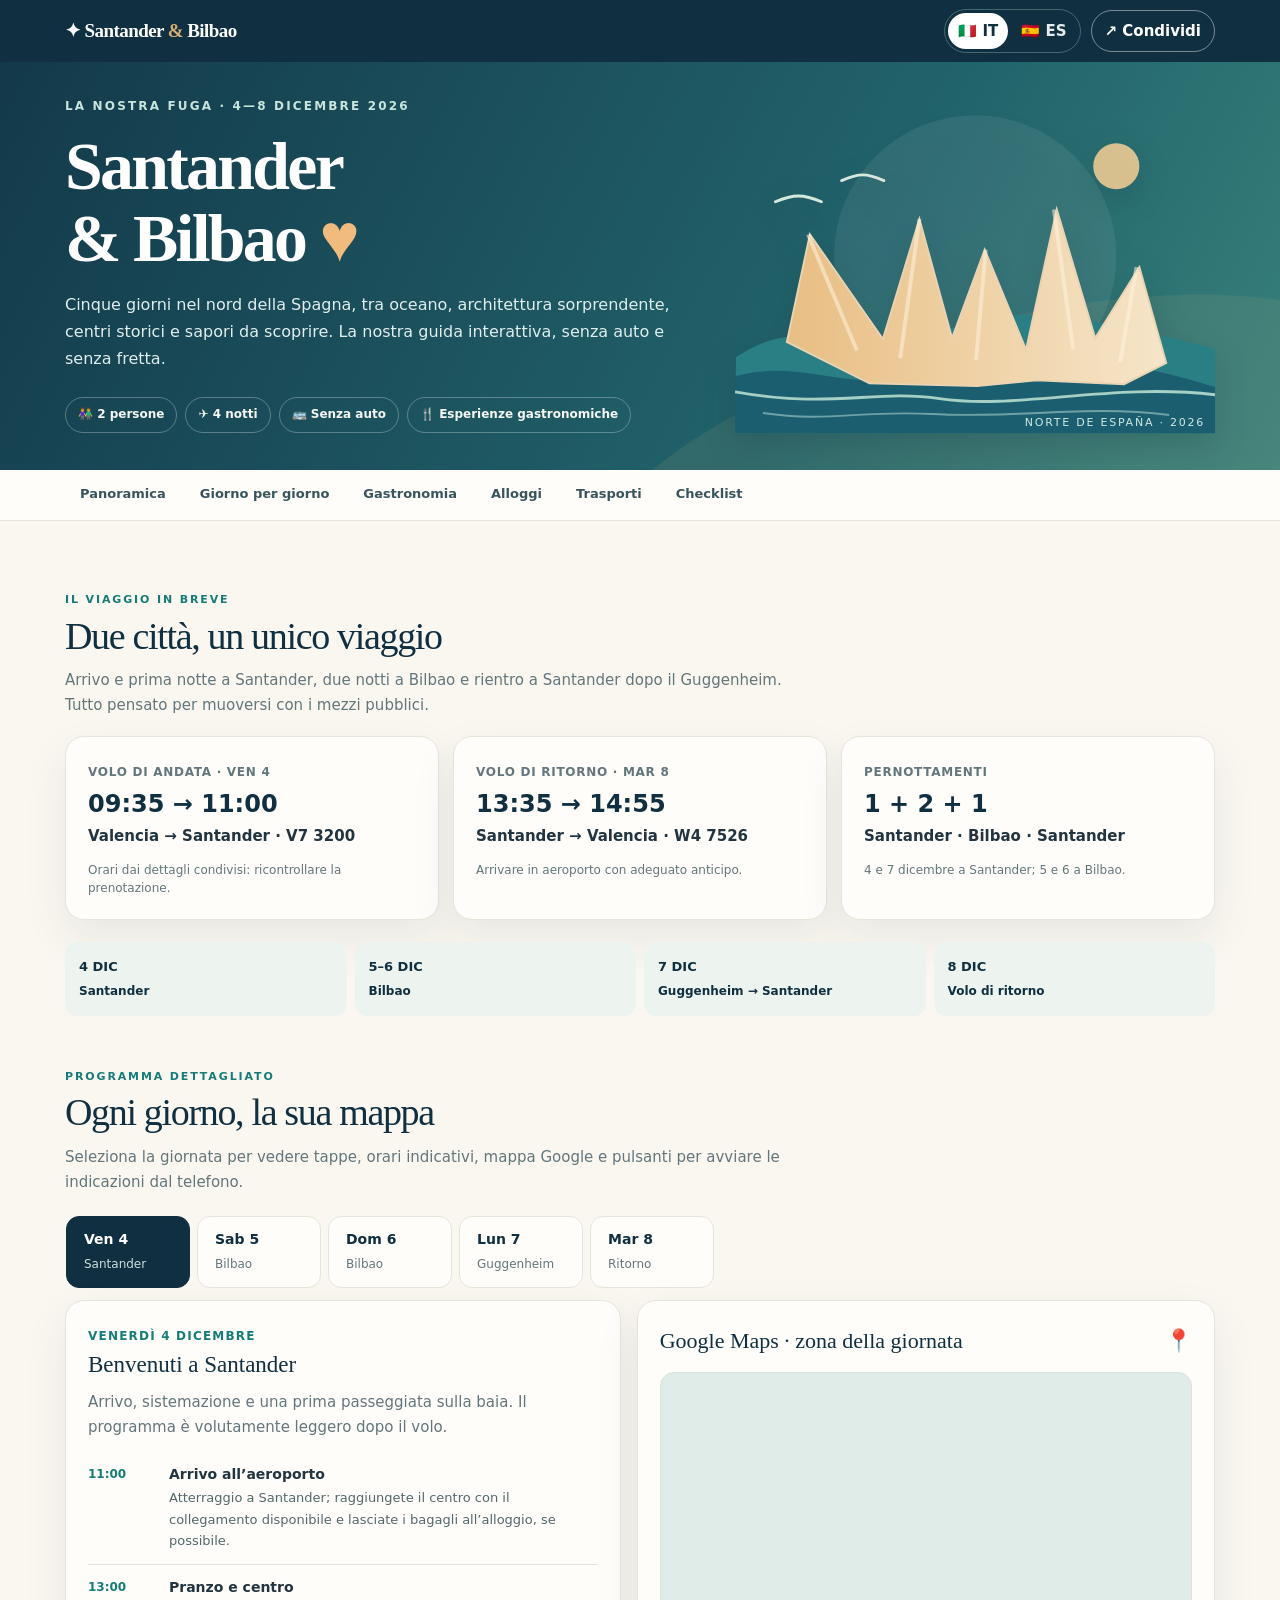
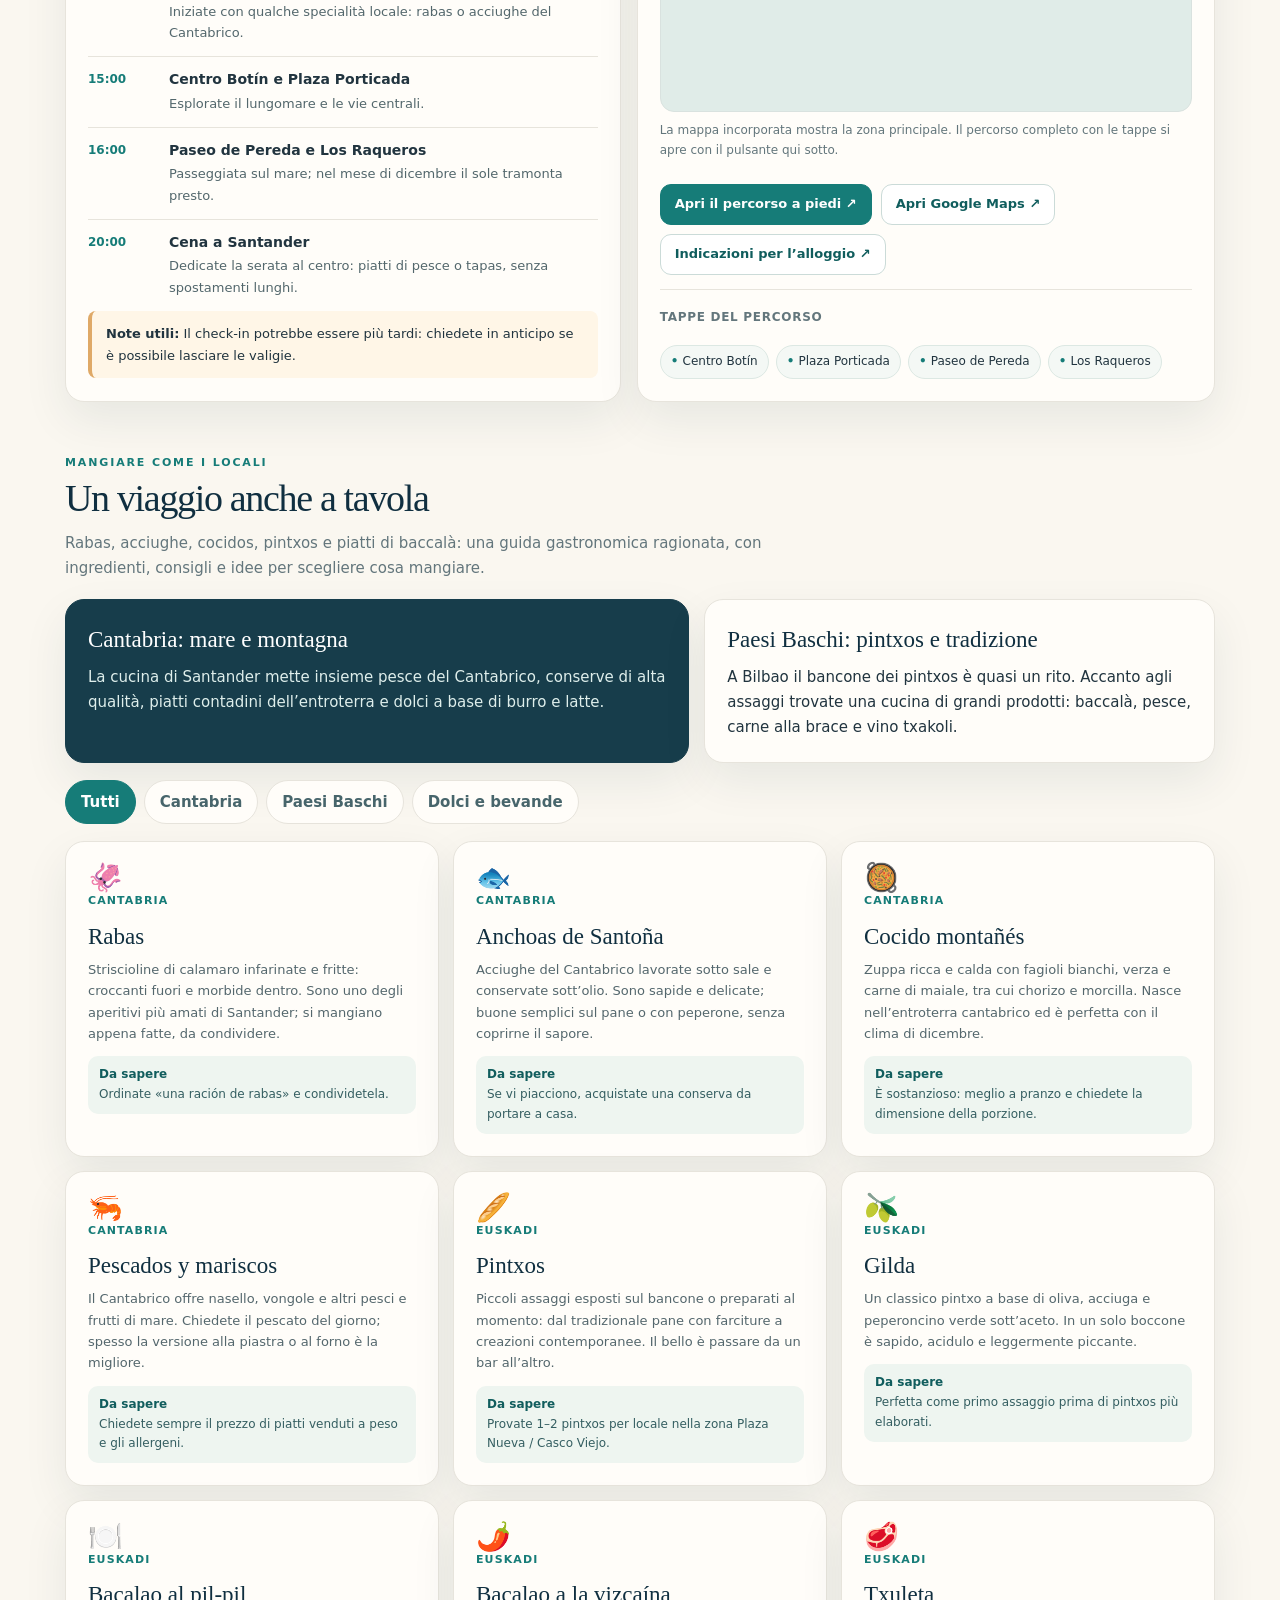
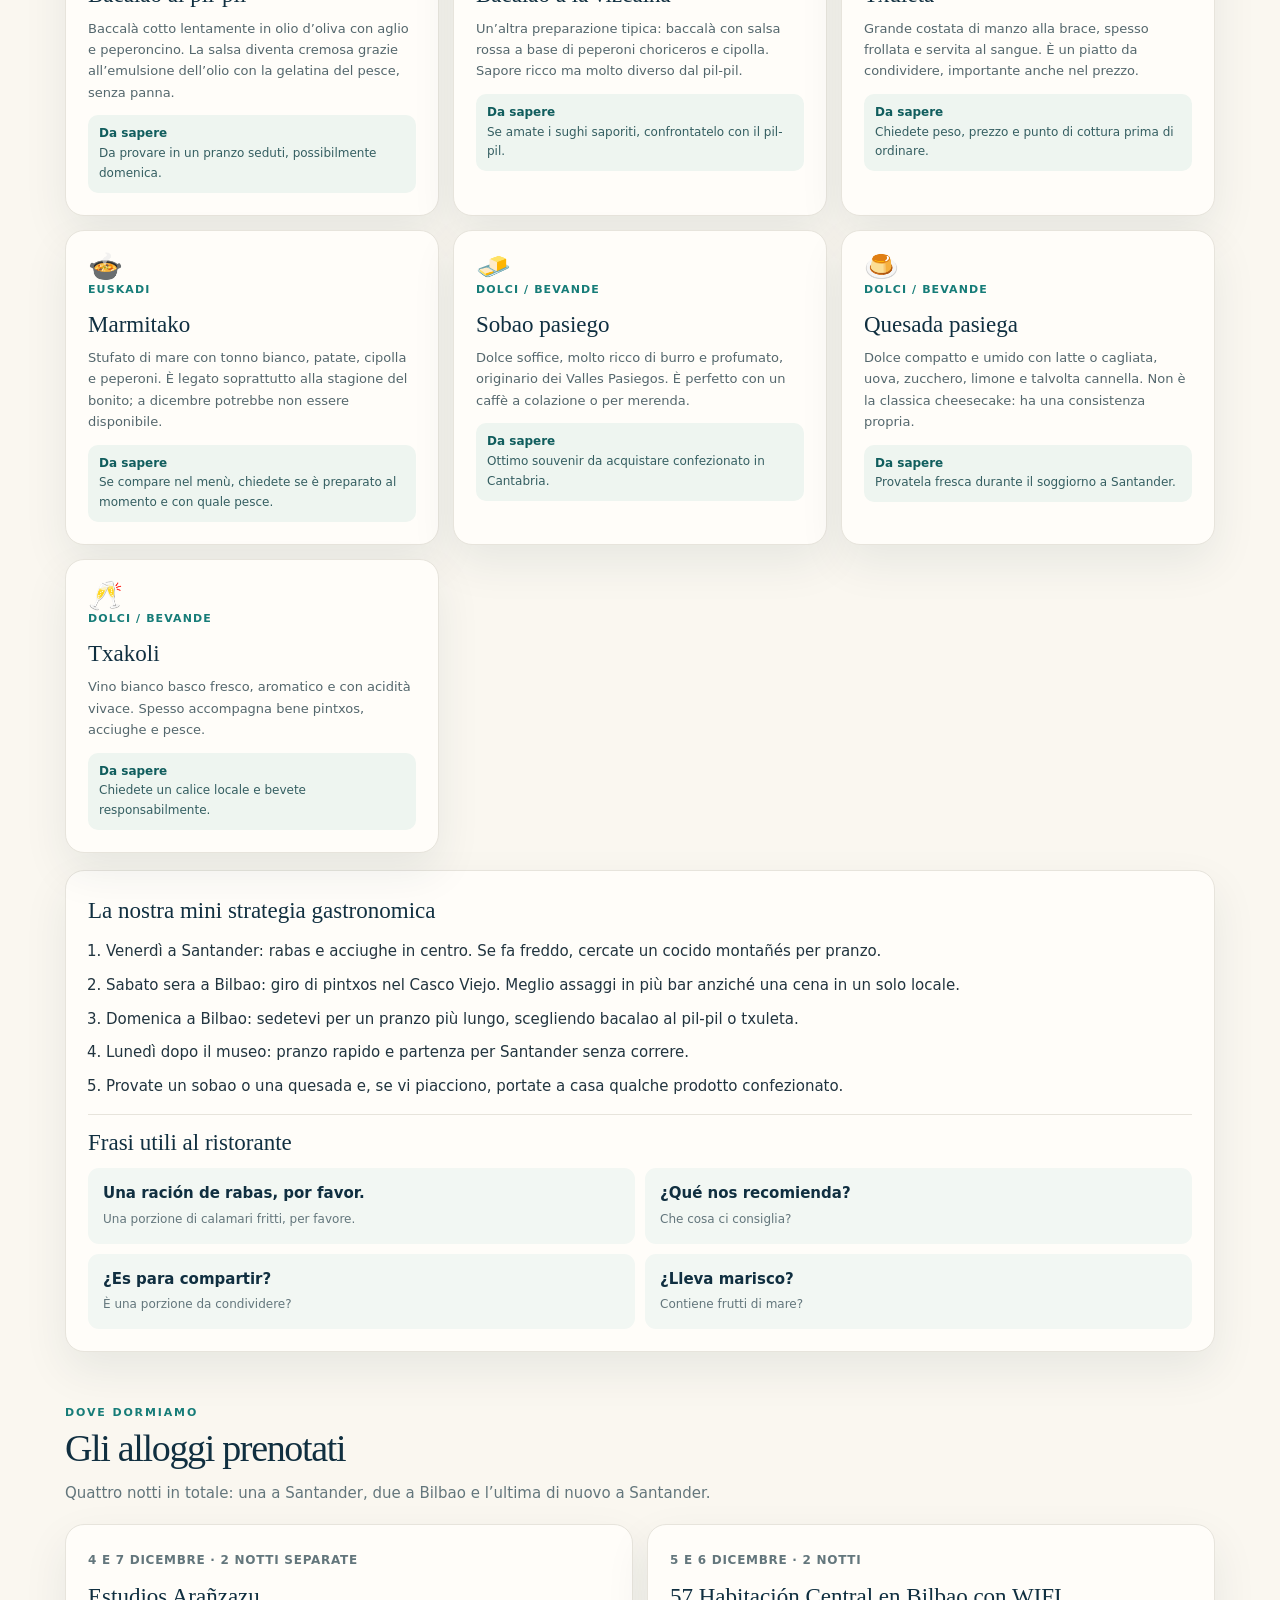
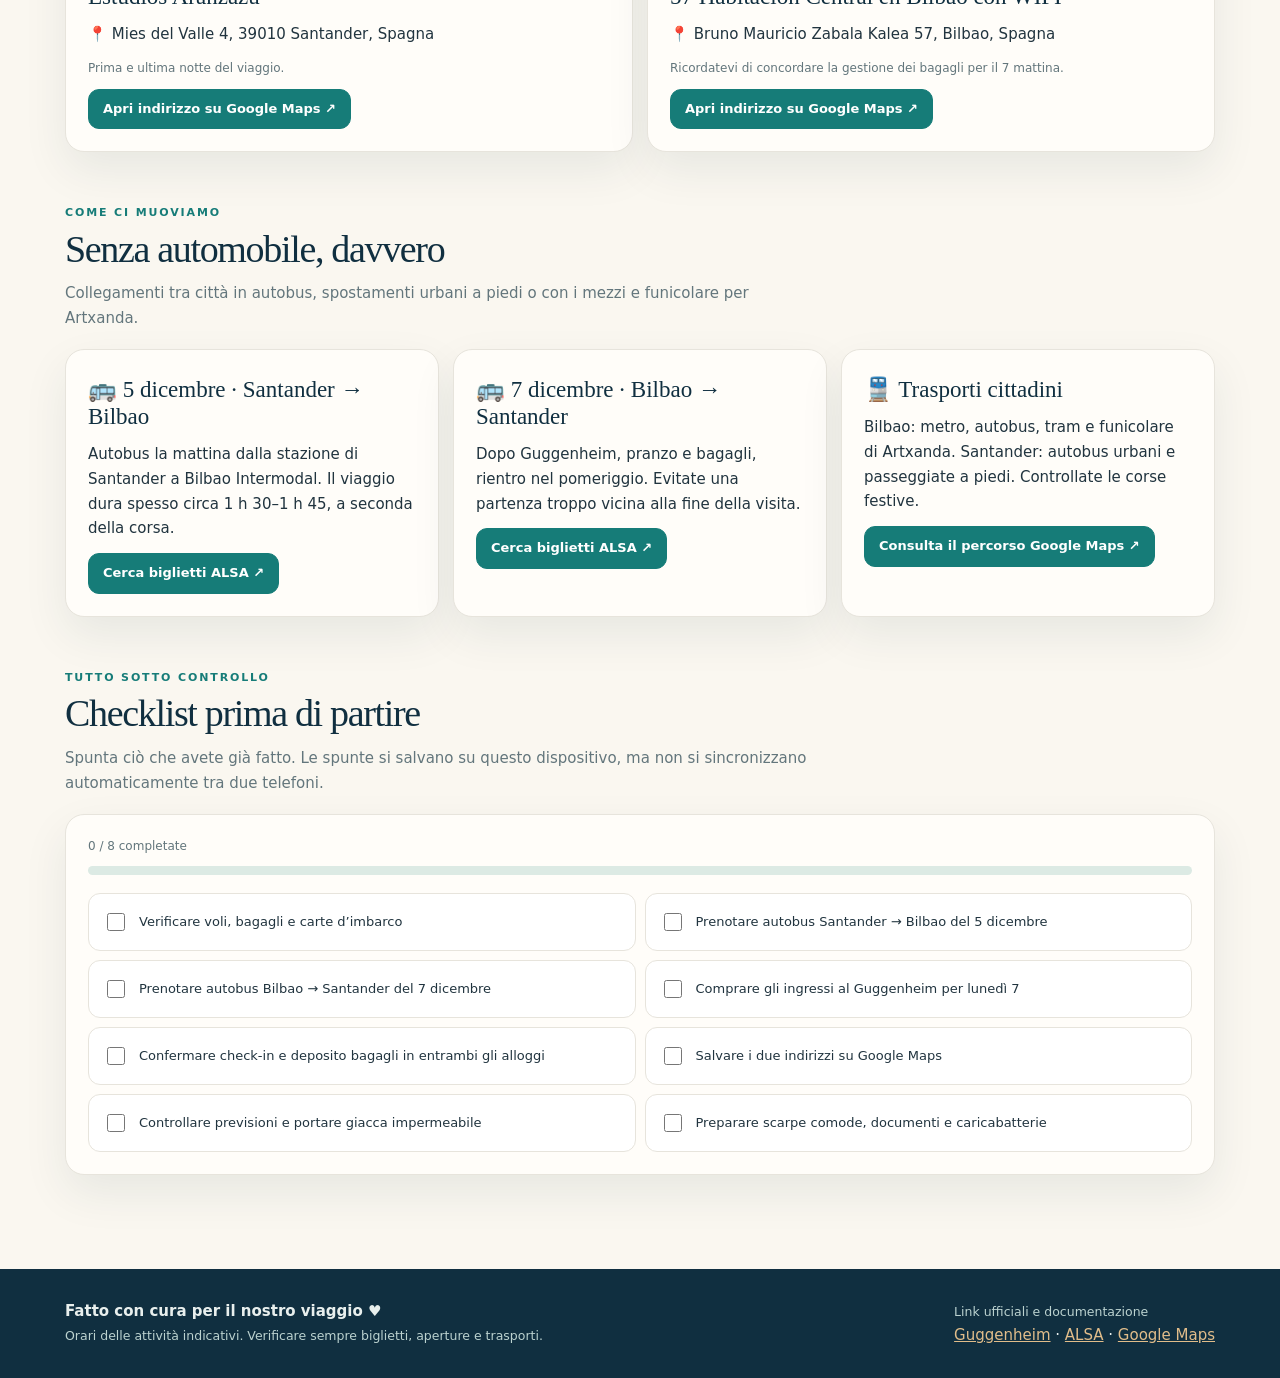
==== index.html @ a96b9d96 "Add files via upload" ====
<!DOCTYPE html>
<html lang="it">
<head>
<meta charset="utf-8">
<meta name="viewport" content="width=device-width, initial-scale=1">
<meta name="theme-color" content="#112f40">
<meta name="description" content="Una guida di viaggio interattiva bilingue per Santander e Bilbao, 4–8 dicembre 2026, con Google Maps, itinerari e gastronomia.">
<title>La nostra escapada · Santander & Bilbao</title>
<style>
:root {--navy:#102f40;--navy2:#1d5261;--teal:#167c78;--teal-dark:#105d5d;--cream:#faf7f0;--paper:#fffdf9;--ink:#21343f;--muted:#63767c;--gold:#dfa967;--coral:#d7806b;--line:#e7e4dc;--soft:#edf4f1;--shadow:0 18px 45px rgba(16,47,64,.08)}
*{box-sizing:border-box}html{scroll-behavior:smooth}body{margin:0;background:var(--cream);color:var(--ink);font:15px/1.65 system-ui,-apple-system,BlinkMacSystemFont,'Segoe UI',sans-serif}a{color:var(--teal-dark)}button{font:inherit;cursor:pointer}button:focus-visible,a:focus-visible{outline:3px solid var(--gold);outline-offset:3px}img,svg{max-width:100%}.sr-only{position:absolute;width:1px;height:1px;padding:0;margin:-1px;overflow:hidden;clip:rect(0,0,0,0);white-space:nowrap;border:0}.container{width:min(1150px,calc(100% - 38px));margin:auto}
.topbar{background:#102f40;color:white}.topbar .container{min-height:62px;display:flex;align-items:center;justify-content:space-between;gap:14px}.brand{font-family:Georgia,serif;font-size:19px;letter-spacing:-.03em;font-weight:700;color:white;text-decoration:none}.topactions{display:flex;align-items:center;gap:10px}.lang-switch{display:flex;gap:3px;padding:3px;border:1px solid #86b1aa70;border-radius:30px}.lang-btn{min-width:47px;border:0;border-radius:25px;background:transparent;color:#e4eeee;padding:6px 10px;font-weight:800}.lang-btn[aria-pressed="true"]{background:#fff;color:var(--navy)}.share-btn{border:1px solid #ffffff70;color:white;background:transparent;border-radius:30px;padding:8px 13px;font-weight:650}
.hero{position:relative;overflow:hidden;background:linear-gradient(118deg,#13394a,#22646b 66%,#37807b);color:white;min-height:350px}.hero:after{content:"";position:absolute;inset:auto -10% -155px auto;width:65%;height:300px;border-radius:50%;background:rgba(248,201,130,.08);transform:rotate(-15deg)}.hero-layout{position:relative;z-index:1;display:grid;grid-template-columns:1.15fr .85fr;gap:20px;align-items:center;min-height:350px;padding:35px 0}.eyebrow{font-size:12px;letter-spacing:.18em;text-transform:uppercase;font-weight:800;color:#c7e5dc}.hero h1{font-family:Georgia,serif;font-size:clamp(37px,5.3vw,70px);line-height:1.06;letter-spacing:-.04em;margin:14px 0 12px}.hero p{max-width:630px;color:#e0eeee;font-size:16px;line-height:1.7}.hero-pills{display:flex;flex-wrap:wrap;gap:8px;margin:25px 0 2px}.pill{display:inline-flex;align-items:center;border:1px solid #ffffff48;color:#f5f7f3;border-radius:40px;padding:7px 12px;font-size:12px;font-weight:700}.hero-art{min-height:265px;position:relative;display:flex;align-items:center;justify-content:center;filter:drop-shadow(0 10px 15px #0e293630)}.hero-art svg{width:100%;height:auto}.hero-legend{position:absolute;bottom:2px;right:10px;font-size:11px;letter-spacing:.16em;color:#d0e8e4;text-transform:uppercase}
nav{position:sticky;top:0;z-index:100;background:#fffdf9f2;border-bottom:1px solid var(--line);backdrop-filter:blur(12px);-webkit-backdrop-filter:blur(12px)}.nav-scroll{display:flex;align-items:center;gap:4px;overflow-x:auto;scrollbar-width:none}.nav-scroll::-webkit-scrollbar{display:none}.nav-scroll a{flex:0 0 auto;text-decoration:none;color:#38545d;padding:13px 15px;font-size:13px;font-weight:750;white-space:nowrap;border-bottom:3px solid transparent}.nav-scroll a:hover{color:var(--teal);border-bottom-color:var(--teal)}
main{padding:18px 0 42px}.section{scroll-margin-top:86px;margin:52px 0}.section-top{display:flex;align-items:end;gap:15px;justify-content:space-between;margin-bottom:17px}.kicker{font-size:11px;font-weight:800;text-transform:uppercase;letter-spacing:.17em;color:var(--teal);margin:0 0 5px}.section h2{font:normal 38px/1.13 Georgia,serif;letter-spacing:-.035em;margin:0 0 11px;color:var(--navy)}.lead{max-width:750px;color:var(--muted);margin:0;font-size:15px}.card{background:var(--paper);border:1px solid var(--line);border-radius:19px;padding:22px;box-shadow:var(--shadow)}.card h3{font:normal 23px/1.18 Georgia,serif;margin:4px 0 12px;color:var(--navy)}.card p{margin:0 0 12px}.card p:last-child{margin-bottom:0}.columns{display:grid;grid-template-columns:repeat(3,minmax(0,1fr));gap:14px}.columns.two{grid-template-columns:repeat(2,minmax(0,1fr))}.info-label{color:var(--muted);font-size:12px;letter-spacing:.06em;text-transform:uppercase;font-weight:800}.big-stat{font:bold 24px/1.1 system-ui;color:var(--navy);margin:7px 0}.small{color:var(--muted);font-size:12px;line-height:1.5}.micro{font-size:11px;color:var(--muted)}.rule{height:1px;background:var(--line);margin:14px 0}.timeline{display:grid;grid-template-columns:repeat(4,1fr);gap:8px;margin:22px 0 0}.timeline .step{padding:14px;background:#edf4ef;border-radius:12px;font-size:12px;font-weight:600;color:var(--navy)}.timeline b{display:block;font-size:13px;margin-bottom:5px}
.day-tab-wrap{display:flex;gap:7px;overflow:auto;padding:4px 1px 12px;scrollbar-width:thin}.day-tab{border:1px solid var(--line);background:var(--paper);color:var(--navy);white-space:nowrap;border-radius:13px;padding:11px 17px;min-width:124px;text-align:left}.day-tab strong{font-size:14px;display:block}.day-tab span{font-size:12px;color:var(--muted)}.day-tab[aria-selected="true"]{background:var(--navy);color:white;border-color:var(--navy)}.day-tab[aria-selected="true"] span{color:#cbe1e0}.day-layout{display:grid;grid-template-columns:.98fr 1.02fr;gap:16px}.day-sub{font-size:12px;letter-spacing:.1em;text-transform:uppercase;color:var(--teal);font-weight:800}.day-title{font:normal 31px Georgia,serif;color:var(--navy);margin:6px 0 10px}.day-desc{color:var(--muted);margin-bottom:18px}.stoplist{margin:0;padding:0;list-style:none}.stop{display:grid;grid-template-columns:70px 1fr;gap:11px;padding:13px 0;border-bottom:1px solid var(--line)}.stop:last-child{border-bottom:0}.stop time{font-size:12px;font-weight:800;color:var(--teal);white-space:nowrap}.stop h4{font-weight:800;font-size:14px;line-height:1.3;margin:0 0 4px}.stop p{font-size:13px;margin:0;color:#53676c}.notice{border-left:4px solid var(--gold);background:#fff6e7;padding:12px 14px;border-radius:8px;font-size:13px;margin:15px 0 0}.maphead{display:flex;gap:12px;align-items:center;justify-content:space-between;margin:0 0 13px}.maphead h3{margin:0;font:normal 22px Georgia,serif}.mapbox{position:relative;border-radius:14px;overflow:hidden;height:340px;background:#e0ece8;border:1px solid #d9e2df}.mapbox iframe{width:100%;height:100%;border:0;display:block}.map-caption{padding:9px 0 12px;font-size:12px;color:var(--muted)}.buttons{display:flex;flex-wrap:wrap;gap:9px}.btn{display:inline-flex;align-items:center;justify-content:center;gap:7px;border-radius:11px;padding:11px 14px;border:1px solid #cbdbd8;text-decoration:none;font-weight:750;font-size:13px;line-height:1.3;background:white;color:var(--teal-dark);transition:transform .12s}.btn:hover{transform:translateY(-1px)}.btn.primary{background:var(--teal);color:white;border-color:var(--teal)}.btn.secondary{background:#eaf3ee}.route-points{display:flex;flex-wrap:wrap;gap:7px;margin:16px 0 0}.route-point{font-size:12px;border:1px solid #dce8e3;background:#f4f8f5;border-radius:20px;padding:6px 10px}.route-point:before{content:"• ";color:var(--teal);font-weight:900}.place-button{display:flex;align-items:center;justify-content:space-between;gap:10px;text-decoration:none;background:#fff;padding:11px 13px;border:1px solid var(--line);border-radius:11px;margin-top:8px;font-size:13px;font-weight:700}.place-button span{color:var(--teal)}
.food-intro{display:grid;grid-template-columns:1.1fr .9fr;gap:15px;margin-bottom:17px}.food-intro .card:first-child{background:#173d4b;color:#e4eeee;border-color:#173d4b}.food-intro .card:first-child h3{color:white}.food-intro .card:first-child p{color:#deeeeb}.food-tags{display:flex;gap:8px;flex-wrap:wrap;margin-bottom:17px}.food-filter{border:1px solid var(--line);background:var(--paper);border-radius:50px;padding:9px 15px;font-weight:750;color:#47656b}.food-filter[aria-pressed="true"]{background:var(--teal);color:white;border-color:var(--teal)}.foodgrid{display:grid;grid-template-columns:repeat(3,minmax(0,1fr));gap:14px}.foodcard{min-height:260px}.foodcard .emoji{font-size:28px;line-height:1}.foodcard h3{font-size:23px;margin:12px 0 9px}.foodcard .region{font-size:11px;text-transform:uppercase;color:var(--teal);font-weight:900;letter-spacing:.1em}.foodcard p{font-size:13px;color:#54676d}.foodcard .taste{font-size:12px;margin-top:12px;color:#345e61;background:#eef5f0;border-radius:10px;padding:9px 11px}.foodcard .taste b{display:block;color:var(--teal-dark)}.foodcard[hidden]{display:none!important}.quote{font-family:Georgia,serif;font-size:19px;line-height:1.4;color:var(--navy);border-left:4px solid var(--gold);padding-left:18px;margin:10px 0}.phrase-grid{display:grid;grid-template-columns:1fr 1fr;gap:10px}.phrase{padding:13px 15px;border-radius:11px;background:#f2f7f3}.phrase b{display:block;color:var(--navy)}.phrase span{font-size:12px;color:var(--muted)}
.checks{display:grid;grid-template-columns:1fr 1fr;gap:9px}.check-item{display:flex;align-items:center;gap:11px;background:#fff;border:1px solid var(--line);padding:14px;border-radius:12px;cursor:pointer;min-height:58px}.check-item input{width:18px;height:18px;accent-color:var(--teal);flex:0 0 auto}.check-item span{font-size:13px}.check-item:has(input:checked) span{text-decoration:line-through;color:#82948d}.progress{height:9px;border-radius:20px;background:#dceae4;overflow:hidden;margin:11px 0 18px}.progress>div{height:100%;width:0;background:linear-gradient(90deg,var(--teal),#e4b35f);transition:width .2s}.footer{background:#102f40;color:#e8efed;padding:30px 0}.footer-row{display:flex;justify-content:space-between;gap:12px;flex-wrap:wrap}.footer small{color:#bbd2cf}.footer a{color:#e1bd8a}.toast{position:fixed;bottom:22px;left:50%;transform:translateX(-50%);background:var(--navy);color:white;padding:12px 17px;border-radius:50px;box-shadow:var(--shadow);z-index:300;font-size:13px;max-width:90vw}.hidden{display:none!important}
@media(max-width:900px){.hero-layout{grid-template-columns:1fr .7fr}.day-layout{grid-template-columns:1fr}.columns,.foodgrid{grid-template-columns:repeat(2,minmax(0,1fr))}.mapbox{height:400px}.food-intro{grid-template-columns:1fr 1fr}}
@media(max-width:620px){.container{width:min(100% - 28px,1150px)}.topbar .container{min-height:58px}.brand{font-size:16px}.share-btn{padding:7px 10px}.hero-layout{grid-template-columns:1fr;padding:33px 0 16px}.hero h1{font-size:43px}.hero-art{min-height:110px;height:145px;overflow:hidden;opacity:.88}.hero-art svg{max-height:180px}.hero-legend{display:none}.hero-pills{margin-top:20px}.section{margin:38px 0}.section h2{font-size:31px}.columns,.columns.two,.foodgrid,.food-intro,.phrase-grid,.checks{grid-template-columns:1fr}.timeline{grid-template-columns:repeat(2,1fr)}.card{padding:18px}.mapbox{height:300px}.day-tab{min-width:116px}.nav-scroll a{padding:12px 11px}.section-top{display:block}}
@media(prefers-reduced-motion:reduce){html{scroll-behavior:auto}.btn{transition:none}}
@media print{.topbar,nav,.buttons,.food-tags,.check-item input{display:none!important}.hero{color:#102f40;background:white;min-height:160px}.hero-layout{min-height:160px}.hero h1,.hero p,.eyebrow{color:#102f40}.hero-art{display:none}.card{box-shadow:none}.day-layout{display:block}.mapbox{height:230px}.section{break-inside:avoid}.foodcard{min-height:unset}}
</style>
</head>
<body>
<header class="topbar"><div class="container">
<a href="#inizio" class="brand">✦ Santander <span style="color:#d7af73">&</span> Bilbao</a>
<div class="topactions"><div class="lang-switch" role="group" aria-label="Cambia lingua / Cambiar idioma"><button type="button" class="lang-btn" id="lang-it" data-lang="it" aria-pressed="true" title="Italiano">🇮🇹 IT</button><button type="button" class="lang-btn" id="lang-es" data-lang="es" aria-pressed="false" title="Español">🇪🇸 ES</button></div><button type="button" class="share-btn" id="shareBtn">↗ <span id="shareText">Condividi</span></button></div>
</div></header>
<section class="hero" id="inizio"><div class="container hero-layout">
<div><div class="eyebrow" id="heroEye"></div><h1 id="heroTitle"></h1><p id="heroDescription"></p><div class="hero-pills" id="heroPills"></div></div>
<div class="hero-art" aria-hidden="true"><svg viewBox="0 0 500 350" xmlns="http://www.w3.org/2000/svg"><defs><linearGradient id="g1" x1="0" x2="1"><stop stop-color="#e8be83"/><stop offset="1" stop-color="#f6e5c9"/></linearGradient><linearGradient id="g2" x1="0" x2="1"><stop stop-color="#92c8be"/><stop offset="1" stop-color="#deecdd"/></linearGradient></defs><circle cx="250" cy="165" r="147" fill="#ffffff12"/><path d="M1 270C82 215 118 286 202 250c75-36 129-31 298 11v88H0Z" fill="#2a7f85"/><path d="M0 290c72-20 111 18 190-2 85-22 176-29 310 13v48H0Z" fill="#1b5e70"/><path d="M54 254l24-112 76 109 38-125 34 124 34-92 43 104 32-146 40 134 46-74 28 100-44 22-91-4-62 6-112-3Z" fill="url(#g1)" stroke="#e9d3b2" stroke-width="2"/><path d="M76 142l51 121M192 126l-20 145M261 158l-10 115M332 116l20 145M418 176l-17 99" stroke="#fff3de" stroke-width="4" opacity=".55"/><path d="M0 306c99 18 146-3 213 7 81 12 179-17 287-4" fill="none" stroke="#a6cfc6" stroke-width="3"/><path d="M29 328c69 10 98-3 176 1 89 5 163-10 247 1" fill="none" stroke="#a6cfc6" stroke-width="2" opacity=".6"/><circle cx="397" cy="71" r="24" fill="#ecca93" opacity=".9"/><path d="M42 108c19-8 29-8 48 0M111 86c18-8 26-8 44 0" stroke="#d6e8de" stroke-width="3" fill="none" stroke-linecap="round"/></svg><div class="hero-legend">Norte de España · 2026</div></div>
</div></section>
<nav aria-label="Sezioni"><div class="container nav-scroll" id="nav"></div></nav>
<main class="container">
<section class="section" id="panoramica"><p class="kicker" id="summaryEye"></p><h2 id="summaryTitle"></h2><p class="lead" id="summaryLead"></p><div class="columns" style="margin-top:18px" id="summaryCards"></div><div class="timeline" id="timeline"></div></section>
<section class="section" id="giorni"><div class="section-top"><div><p class="kicker" id="daysEye"></p><h2 id="daysTitle"></h2><p class="lead" id="daysLead"></p></div></div><div class="day-tab-wrap" role="tablist" aria-label="Giorni del viaggio" id="dayTabs"></div><div class="day-layout" id="dayContent" role="tabpanel"></div></section>
<section class="section" id="gastronomia"><p class="kicker" id="foodEye"></p><h2 id="foodTitle"></h2><p class="lead" id="foodLead"></p><div class="food-intro" id="foodIntro" style="margin-top:19px"></div><div class="food-tags" id="foodFilters"></div><div class="foodgrid" id="foodGrid"></div><div class="card" style="margin-top:17px" id="foodTips"></div></section>
<section class="section" id="alloggi"><p class="kicker" id="stayEye"></p><h2 id="stayTitle"></h2><p class="lead" id="stayLead"></p><div class="columns two" style="margin-top:18px" id="stayCards"></div></section>
<section class="section" id="spostamenti"><p class="kicker" id="transportEye"></p><h2 id="transportTitle"></h2><p class="lead" id="transportLead"></p><div class="columns" style="margin-top:18px" id="transportCards"></div></section>
<section class="section" id="preparativi"><p class="kicker" id="tasksEye"></p><h2 id="tasksTitle"></h2><p class="lead" id="tasksLead"></p><div class="card" style="margin-top:18px"><div id="tasksProgress" class="small"></div><div class="progress"><div id="progressBar"></div></div><div class="checks" id="taskItems"></div></div></section>
</main>
<footer class="footer"><div class="container footer-row"><div><strong id="footerTitle"></strong><br><small id="footerNote"></small></div><div><small id="sourcesTitle"></small><br><a href="https://www.guggenheim-bilbao.eus/horarios-y-tarifas" target="_blank" rel="noopener">Guggenheim</a> · <a href="https://www.alsa.com/" target="_blank" rel="noopener">ALSA</a> · <a href="https://developers.google.com/maps/documentation/urls/get-started" target="_blank" rel="noopener">Google Maps</a></div></div></footer>
<div class="toast hidden" id="toast" role="status" aria-live="polite"></div>
<script>
// Standalone bilingual travel guide for GitHub Pages. No API key, frameworks, cookies, or analytics.
const T={
 it:{
  share:'Condividi',shareCopied:'Link copiato negli appunti',shareLocal:'Pubblica prima su GitHub Pages: il file locale non ha ancora un link pubblico.',
  nav:['Panoramica','Giorno per giorno','Gastronomia','Alloggi','Trasporti','Checklist'],
  heroEye:'LA NOSTRA FUGA · 4—8 DICEMBRE 2026',heroTitle:'Santander<br>& Bilbao <span style="color:#f0bb7c">♥</span>',heroDescription:'Cinque giorni nel nord della Spagna, tra oceano, architettura sorprendente, centri storici e sapori da scoprire. La nostra guida interattiva, senza auto e senza fretta.',pills:['👫 2 persone','✈️ 4 notti','🚌 Senza auto','🍴 Esperienze gastronomiche'],
  summaryEye:'IL VIAGGIO IN BREVE',summaryTitle:'Due città, un unico viaggio',summaryLead:'Arrivo e prima notte a Santander, due notti a Bilbao e rientro a Santander dopo il Guggenheim. Tutto pensato per muoversi con i mezzi pubblici.',
  summaryCards:[{eyebrow:'Volo di andata · ven 4',headline:'09:35 → 11:00',body:'Valencia → Santander · V7 3200',fine:'Orari dai dettagli condivisi: ricontrollare la prenotazione.'},{eyebrow:'Volo di ritorno · mar 8',headline:'13:35 → 14:55',body:'Santander → Valencia · W4 7526',fine:'Arrivare in aeroporto con adeguato anticipo.'},{eyebrow:'Pernottamenti',headline:'1 + 2 + 1',body:'Santander · Bilbao · Santander',fine:'4 e 7 dicembre a Santander; 5 e 6 a Bilbao.'}],timeline:[['4 DIC','Santander'],['5–6 DIC','Bilbao'],['7 DIC','Guggenheim → Santander'],['8 DIC','Volo di ritorno']],
  daysEye:'PROGRAMMA DETTAGLIATO',daysTitle:'Ogni giorno, la sua mappa',daysLead:'Seleziona la giornata per vedere tappe, orari indicativi, mappa Google e pulsanti per avviare le indicazioni dal telefono.',mapTitle:'Google Maps · zona della giornata',mapCaption:'La mappa incorporata mostra la zona principale. Il percorso completo con le tappe si apre con il pulsante qui sotto.',routeButton:'Apri il percorso a piedi',routeTransit:'Apri il tragitto con i mezzi',mapOpen:'Apri Google Maps',hotelDirections:'Indicazioni per l’alloggio',busTickets:'Orari e biglietti ALSA',museumTickets:'Biglietti Guggenheim',funicularMap:'Trova la funicolare',airportDirections:'Verso l’aeroporto',routeStops:'Tappe del percorso',extraNote:'Note utili',
  days:[
   {tab:'Ven 4',place:'Santander',date:'Venerdì 4 dicembre',title:'Benvenuti a Santander',intro:'Arrivo, sistemazione e una prima passeggiata sulla baia. Il programma è volutamente leggero dopo il volo.',map:'Centro Botín, Santander, Spagna',steps:[['11:00','Arrivo all’aeroporto','Atterraggio a Santander; raggiungete il centro con il collegamento disponibile e lasciate i bagagli all’alloggio, se possibile.'],['13:00','Pranzo e centro','Iniziate con qualche specialità locale: rabas o acciughe del Cantabrico.'],['15:00','Centro Botín e Plaza Porticada','Esplorate il lungomare e le vie centrali.'],['16:00','Paseo de Pereda e Los Raqueros','Passeggiata sul mare; nel mese di dicembre il sole tramonta presto.'],['20:00','Cena a Santander','Dedicate la serata al centro: piatti di pesce o tapas, senza spostamenti lunghi.']],points:['Centro Botín','Plaza Porticada','Paseo de Pereda','Los Raqueros'],note:'Il check-in potrebbe essere più tardi: chiedete in anticipo se è possibile lasciare le valigie.',route:0},
   {tab:'Sab 5',place:'Bilbao',date:'Sabato 5 dicembre',title:'Da Santander al Casco Viejo',intro:'Autobus al mattino verso Bilbao, poi un pomeriggio tra piazze, mercati e le stradine del centro storico.',map:'Plaza Nueva, Bilbao, Spagna',steps:[['Mattina','Autobus Santander → Bilbao','Partite dalla stazione degli autobus di Santander; arrivo previsto a Bilbao Intermodal secondo la corsa scelta.'],['12:00–14:00','Deposito bagagli e pranzo','Raggiungete l’alloggio a Bruno Mauricio Zabala 57 e organizzate l’ingresso o il deposito dei bagagli.'],['15:00','Plaza Unamuno e Plaza Nueva','Il cuore del Casco Viejo, tra palazzi storici e portici.'],['16:00','Cattedrale di Santiago','Passeggiata nel nucleo medievale, senza fretta.'],['17:00','Mercado de la Ribera','Ammirate il mercato e il fiume; verificate eventuali orari del sabato.'],['Sera','Giro di pintxos','Provate vari bar del Casco Viejo, ordinando uno o due pintxos per volta.']],points:['Plaza Unamuno','Plaza Nueva','Cattedrale di Santiago','Mercado de la Ribera'],note:'La durata del bus varia in base alla corsa: non contate su un orario di arrivo senza aver prenotato.',route:1},
   {tab:'Dom 6',place:'Bilbao',date:'Domenica 6 dicembre',title:'Ensanche, ría e Artxanda',intro:'Una Bilbao più moderna, con la Gran Vía, una passeggiata sul fiume e un belvedere raggiungibile in funicolare.',map:'Plaza Moyúa, Bilbao, Spagna',steps:[['09:30','Colazione nel quartiere Ensanche','Iniziate nella zona di Plaza Moyúa e della Gran Vía.'],['11:00','Azkuna Zentroa e centro moderno','Architettura, caffè e un percorso urbano tranquillo.'],['12:30','Ría e ponte Zubizuri','Passeggiata verso il ponte bianco di Calatrava, con scorci sul fiume.'],['14:00','Pranzo basco','Ottimo momento per il baccalà al pil-pil o alla vizcaína.'],['15:30','Funicolare di Artxanda','Raggiungete la stazione inferiore e salite in funicolare.'],['16:00','Belvedere di Artxanda','Godetevi il panorama prima che faccia buio, poi tornate in centro.']],points:['Plaza Moyúa','Azkuna Zentroa','Ponte Zubizuri','Funicolare di Artxanda (stazione inferiore)'],note:'Il percorso a piedi termina alla stazione inferiore della funicolare. La salita al belvedere NON va fatta seguendo il percorso pedonale.',route:2},
   {tab:'Lun 7',place:'Guggenheim',date:'Lunedì 7 dicembre',title:'Guggenheim e ritorno a Santander',intro:'La giornata clou: museo al mattino, sculture e ponti nei dintorni, pranzo e trasferimento a Santander nel pomeriggio.',map:'Museo Guggenheim, Bilbao, Spagna',steps:[['09:45','Arrivo al museo','Presentatevi all’ingresso con il biglietto; il museo apre alle 10:00.'],['10:00–12:15','Visita al Guggenheim','Dedicate circa 2–2,5 ore alle mostre e all’architettura.'],['12:15–13:15','Puppy, Maman e ponte La Salve','Passeggiata nel perimetro del museo e lungo la ría; possibile prosecuzione verso Zubizuri.'],['13:15–14:00','Pranzo in zona','Pranzo non troppo lungo per lasciare spazio al trasferimento.'],['14:00–15:15','Recupero bagagli e stazione','Tornate all’alloggio o al deposito bagagli, poi raggiungete Bilbao Intermodal.'],['Dal pomeriggio','Autobus Bilbao → Santander','Scegliete preferibilmente una corsa non troppo presto, indicativamente dalle 16:00 in poi, solo se disponibile.']],points:['Puppy','Maman','Ponte La Salve','Ponte Zubizuri'],note:'Il Guggenheim è aperto eccezionalmente lunedì 7 dicembre 2026, 10:00–19:00. Confermate biglietti, orario ALSA e deposito bagagli prima di partire.',route:3},
   {tab:'Mar 8',place:'Ritorno',date:'Martedì 8 dicembre',title:'Ultime ore e volo per Valencia',intro:'Colazione, check-out e trasferimento in aeroporto con margine. Non programmerei visite lontane questa mattina.',map:'Aeropuerto Seve Ballesteros Santander, España',steps:[['08:30','Colazione e preparativi','Controllate carte d’imbarco, documenti e bagagli.'],['09:30','Passeggiata breve (facoltativa)','Solo nei dintorni dell’alloggio, se avete già tutto pronto.'],['10:30–11:00','Partenza verso l’aeroporto','Verificate il collegamento disponibile e i tempi; puntate a essere in aeroporto con anticipo.'],['13:35','Volo Santander → Valencia','Partenza prevista alle 13:35 e arrivo a Valencia alle 14:55.']],points:['Estudios Arañzazu','Aeroporto di Santander'],note:'Il tragitto verso l’aeroporto non è una passeggiata: aprite Google Maps in modalità trasporto pubblico e controllate il servizio del giorno.',route:4}
  ],
  foodEye:'MANGIARE COME I LOCALI',foodTitle:'Un viaggio anche a tavola',foodLead:'Rabas, acciughe, cocidos, pintxos e piatti di baccalà: una guida gastronomica ragionata, con ingredienti, consigli e idee per scegliere cosa mangiare.',
  foodIntro:[{title:'Cantabria: mare e montagna',body:'La cucina di Santander mette insieme pesce del Cantabrico, conserve di alta qualità, piatti contadini dell’entroterra e dolci a base di burro e latte.'},{title:'Paesi Baschi: pintxos e tradizione',body:'A Bilbao il bancone dei pintxos è quasi un rito. Accanto agli assaggi trovate una cucina di grandi prodotti: baccalà, pesce, carne alla brace e vino txakoli.'}],
  foodFilters:[['all','Tutti'],['cantabria','Cantabria'],['baschi','Paesi Baschi'],['dolci','Dolci e bevande']],tasteLabel:'Da sapere',
  foodTipsTitle:'La nostra mini strategia gastronomica',foodTips:['Venerdì a Santander: rabas e acciughe in centro. Se fa freddo, cercate un cocido montañés per pranzo.','Sabato sera a Bilbao: giro di pintxos nel Casco Viejo. Meglio assaggi in più bar anziché una cena in un solo locale.','Domenica a Bilbao: sedetevi per un pranzo più lungo, scegliendo bacalao al pil-pil o txuleta.','Lunedì dopo il museo: pranzo rapido e partenza per Santander senza correre.','Provate un sobao o una quesada e, se vi piacciono, portate a casa qualche prodotto confezionato.'],phrasesTitle:'Frasi utili al ristorante',phrases:[['Una ración de rabas, por favor.','Una porzione di calamari fritti, per favore.'],['¿Qué nos recomienda?','Che cosa ci consiglia?'],['¿Es para compartir?','È una porzione da condividere?'],['¿Lleva marisco?','Contiene frutti di mare?']],
  stayEye:'DOVE DORMIAMO',stayTitle:'Gli alloggi prenotati',stayLead:'Quattro notti in totale: una a Santander, due a Bilbao e l’ultima di nuovo a Santander.',stayCards:[{nights:'4 e 7 dicembre · 2 notti separate',name:'Estudios Arañzazu',address:'Mies del Valle 4, 39010 Santander, Spagna',hint:'Prima e ultima notte del viaggio.'},{nights:'5 e 6 dicembre · 2 notti',name:'57 Habitación Central en Bilbao con WIFI',address:'Bruno Mauricio Zabala Kalea 57, Bilbao, Spagna',hint:'Ricordatevi di concordare la gestione dei bagagli per il 7 mattina.'}],showOnMaps:'Apri indirizzo su Google Maps',
  transportEye:'COME CI MUOVIAMO',transportTitle:'Senza automobile, davvero',transportLead:'Collegamenti tra città in autobus, spostamenti urbani a piedi o con i mezzi e funicolare per Artxanda.',transportCards:[{title:'🚌 5 dicembre · Santander → Bilbao',body:'Autobus la mattina dalla stazione di Santander a Bilbao Intermodal. Il viaggio dura spesso circa 1 h 30–1 h 45, a seconda della corsa.',button:'Cerca biglietti ALSA',kind:'alsa'},{title:'🚌 7 dicembre · Bilbao → Santander',body:'Dopo Guggenheim, pranzo e bagagli, rientro nel pomeriggio. Evitate una partenza troppo vicina alla fine della visita.',button:'Cerca biglietti ALSA',kind:'alsa'},{title:'🚆 Trasporti cittadini',body:'Bilbao: metro, autobus, tram e funicolare di Artxanda. Santander: autobus urbani e passeggiate a piedi. Controllate le corse festive.',button:'Consulta il percorso Google Maps',kind:'local'}],
  tasksEye:'TUTTO SOTTO CONTROLLO',tasksTitle:'Checklist prima di partire',tasksLead:'Spunta ciò che avete già fatto. Le spunte si salvano su questo dispositivo, ma non si sincronizzano automaticamente tra due telefoni.',tasksDone:'completate',tasks:['Verificare voli, bagagli e carte d’imbarco','Prenotare autobus Santander → Bilbao del 5 dicembre','Prenotare autobus Bilbao → Santander del 7 dicembre','Comprare gli ingressi al Guggenheim per lunedì 7','Confermare check-in e deposito bagagli in entrambi gli alloggi','Salvare i due indirizzi su Google Maps','Controllare previsioni e portare giacca impermeabile','Preparare scarpe comode, documenti e caricabatterie'],
  footerTitle:'Fatto con cura per il nostro viaggio ♥',footerNote:'Orari delle attività indicativi. Verificare sempre biglietti, aperture e trasporti.',sourcesTitle:'Link ufficiali e documentazione'
 },
 es:{
  share:'Compartir',shareCopied:'Enlace copiado al portapapeles',shareLocal:'Publícalo primero en GitHub Pages: el archivo local aún no tiene un enlace público.',
  nav:['Resumen','Día a día','Gastronomía','Alojamientos','Transporte','Preparativos'],
  heroEye:'NUESTRA ESCAPADA · 4—8 DICIEMBRE 2026',heroTitle:'Santander<br>y Bilbao <span style="color:#f0bb7c">♥</span>',heroDescription:'Cinco días en el norte de España, entre el océano, arquitectura sorprendente, cascos históricos y sabores por descubrir. Nuestra guía interactiva, sin coche y sin prisas.',pills:['👫 2 personas','✈️ 4 noches','🚌 Sin coche','🍴 Experiencias gastronómicas'],
  summaryEye:'EL VIAJE EN BREVE',summaryTitle:'Dos ciudades, un solo viaje',summaryLead:'Llegada y primera noche en Santander, dos noches en Bilbao y vuelta a Santander después del Guggenheim. Todo pensado para movernos en transporte público.',
  summaryCards:[{eyebrow:'Vuelo de ida · vie 4',headline:'09:35 → 11:00',body:'Valencia → Santander · V7 3200',fine:'Horarios según los datos compartidos: comprobar la reserva.'},{eyebrow:'Vuelo de vuelta · mar 8',headline:'13:35 → 14:55',body:'Santander → Valencia · W4 7526',fine:'Llegar al aeropuerto con suficiente antelación.'},{eyebrow:'Noches',headline:'1 + 2 + 1',body:'Santander · Bilbao · Santander',fine:'4 y 7 de diciembre en Santander; 5 y 6 en Bilbao.'}],timeline:[['4 DIC','Santander'],['5–6 DIC','Bilbao'],['7 DIC','Guggenheim → Santander'],['8 DIC','Vuelo de regreso']],
  daysEye:'ITINERARIO DETALLADO',daysTitle:'Cada día, su mapa',daysLead:'Elige el día para ver paradas, horarios orientativos, el mapa de Google y botones para abrir las indicaciones en el móvil.',mapTitle:'Google Maps · zona del día',mapCaption:'El mapa integrado muestra la zona principal. La ruta completa con las paradas se abre con el botón de abajo.',routeButton:'Abrir ruta a pie',routeTransit:'Abrir ruta en transporte público',mapOpen:'Abrir Google Maps',hotelDirections:'Cómo llegar al alojamiento',busTickets:'Horarios y billetes ALSA',museumTickets:'Entradas Guggenheim',funicularMap:'Localizar el funicular',airportDirections:'Ir al aeropuerto',routeStops:'Paradas de la ruta',extraNote:'Información útil',
  days:[
   {tab:'Vie 4',place:'Santander',date:'Viernes 4 de diciembre',title:'Bienvenidos a Santander',intro:'Llegada, alojamiento y primer paseo por la bahía. Un plan tranquilo después del vuelo.',map:'Centro Botín, Santander, España',steps:[['11:00','Llegada al aeropuerto','Aterrizamos en Santander; vamos al centro en el transporte disponible y dejamos las maletas en el alojamiento, si es posible.'],['13:00','Comida y centro','Empezamos con especialidades locales: rabas o anchoas del Cantábrico.'],['15:00','Centro Botín y Plaza Porticada','Descubrimos el paseo marítimo y las calles del centro.'],['16:00','Paseo de Pereda y Los Raqueros','Paseo junto al mar; en diciembre anochece pronto.'],['20:00','Cena en Santander','Disfrutamos del centro: pescado o tapas, sin largos desplazamientos.']],points:['Centro Botín','Plaza Porticada','Paseo de Pereda','Los Raqueros'],note:'El check-in podría ser más tarde: conviene preguntar con antelación si podemos dejar las maletas.',route:0},
   {tab:'Sáb 5',place:'Bilbao',date:'Sábado 5 de diciembre',title:'De Santander al Casco Viejo',intro:'Autobús por la mañana hacia Bilbao y una tarde entre plazas, mercados y las calles del casco histórico.',map:'Plaza Nueva, Bilbao, España',steps:[['Mañana','Autobús Santander → Bilbao','Salimos desde la estación de autobuses de Santander y llegamos a Bilbao Intermodal según el horario elegido.'],['12:00–14:00','Maletas y almuerzo','Vamos al alojamiento de Bruno Mauricio Zabala 57 y organizamos la entrada o la consigna del equipaje.'],['15:00','Plaza Unamuno y Plaza Nueva','El corazón del Casco Viejo, con palacios antiguos y soportales.'],['16:00','Catedral de Santiago','Paseo por el núcleo medieval, sin prisas.'],['17:00','Mercado de la Ribera','Conocemos el mercado y la ría; comprobar el horario de los sábados.'],['Noche','Ruta de pintxos','Probamos varios bares del Casco Viejo, uno o dos pintxos en cada uno.']],points:['Plaza Unamuno','Plaza Nueva','Catedral de Santiago','Mercado de la Ribera'],note:'La duración del autobús varía según la salida: no contemos con una hora de llegada sin tener billete.',route:1},
   {tab:'Dom 6',place:'Bilbao',date:'Domingo 6 de diciembre',title:'Ensanche, ría y Artxanda',intro:'Un Bilbao más moderno, con la Gran Vía, un paseo junto a la ría y el mirador al que subiremos en funicular.',map:'Plaza Moyúa, Bilbao, España',steps:[['09:30','Desayuno en el Ensanche','Empezamos por la zona de Plaza Moyúa y la Gran Vía.'],['11:00','Azkuna Zentroa y centro moderno','Arquitectura, cafeterías y un tranquilo paseo urbano.'],['12:30','Ría y puente Zubizuri','Caminamos hacia el puente blanco de Calatrava y vemos la ría.'],['14:00','Comida vasca','Buen momento para probar bacalao al pil-pil o a la vizcaína.'],['15:30','Funicular de Artxanda','Llegamos a la estación inferior y subimos en funicular.'],['16:00','Mirador de Artxanda','Disfrutamos de las vistas antes de que oscurezca y volvemos al centro.']],points:['Plaza Moyúa','Azkuna Zentroa','Puente Zubizuri','Funicular de Artxanda (estación inferior)'],note:'La ruta a pie termina en la estación inferior. La subida al mirador se hace EN FUNICULAR, no siguiendo a pie la línea del mapa.',route:2},
   {tab:'Lun 7',place:'Guggenheim',date:'Lunes 7 de diciembre',title:'Guggenheim y vuelta a Santander',intro:'El día más especial: museo por la mañana, esculturas y puentes de la zona, comida y autobús a Santander por la tarde.',map:'Museo Guggenheim, Bilbao, España',steps:[['09:45','Llegada al museo','Nos presentamos con las entradas; abre a las 10:00.'],['10:00–12:15','Museo Guggenheim','Dedicamos unas 2–2,5 horas a las exposiciones y la arquitectura.'],['12:15–13:15','Puppy, Maman y puente La Salve','Paseamos alrededor del museo y junto a la ría; si hay tiempo, seguimos hacia Zubizuri.'],['13:15–14:00','Comida en la zona','Una comida ágil para no ir con prisas al autobús.'],['14:00–15:15','Recoger maletas e ir a la estación','Volvemos al alojamiento o consigna y luego vamos a Bilbao Intermodal.'],['Por la tarde','Autobús Bilbao → Santander','Mejor elegir una salida no demasiado temprana, orientativamente desde las 16:00, si hay disponibilidad.']],points:['Puppy','Maman','Puente La Salve','Puente Zubizuri'],note:'El Guggenheim abre excepcionalmente el lunes 7 de diciembre de 2026 de 10:00 a 19:00. Conviene confirmar entradas, autobús y consigna antes del viaje.',route:3},
   {tab:'Mar 8',place:'Regreso',date:'Martes 8 de diciembre',title:'Últimas horas y vuelo a Valencia',intro:'Desayuno, check-out y traslado al aeropuerto con margen suficiente. No planificamos excursiones lejanas.',map:'Aeropuerto Seve Ballesteros Santander, España',steps:[['08:30','Desayuno y preparativos','Comprobamos tarjetas de embarque, documentos y maletas.'],['09:30','Paseo breve (opcional)','Solo cerca del alojamiento y si ya está todo preparado.'],['10:30–11:00','Salida hacia el aeropuerto','Comprobamos transporte y tiempos; procuramos llegar con antelación.'],['13:35','Vuelo Santander → Valencia','Salida prevista a las 13:35 y llegada a Valencia a las 14:55.']],points:['Estudios Arañzazu','Aeropuerto de Santander'],note:'El trayecto al aeropuerto no es un paseo: abrid Google Maps en modo transporte público y comprobad los servicios de ese día.',route:4}
  ],
  foodEye:'SABOREAR EL DESTINO',foodTitle:'El viaje también se come',foodLead:'Rabas, anchoas, cocidos, pintxos y bacalao: una guía gastronómica con ingredientes, consejos y recomendaciones para decidir qué pedir.',
  foodIntro:[{title:'Cantabria: mar y montaña',body:'La cocina de Santander une pescado del Cantábrico, conservas de gran calidad, platos tradicionales del interior y dulces a base de mantequilla y leche.'},{title:'País Vasco: pintxos y tradición',body:'En Bilbao, la barra de pintxos es todo un ritual. Además, hay una cocina de gran producto: bacalao, pescado, carne a la brasa y vino txakoli.'}],
  foodFilters:[['all','Todos'],['cantabria','Cantabria'],['baschi','País Vasco'],['dolci','Dulces y bebidas']],tasteLabel:'A tener en cuenta',
  foodTipsTitle:'Nuestra pequeña estrategia gastronómica',foodTips:['Viernes en Santander: primera ronda de rabas y anchoas por el centro. Si hace frío, buscamos un cocido montañés para comer.','Sábado por la noche en Bilbao: ruta de pintxos por el Casco Viejo; mejor probar varias barras que cenar todo en un mismo local.','Domingo en Bilbao: una comida larga para probar bacalao al pil-pil o txuleta.','Lunes después del museo: comida rápida y regreso a Santander sin correr.','Probamos sobaos o quesada y, si nos gustan, podemos llevar alguno envasado como recuerdo.'],phrasesTitle:'Frases útiles en el restaurante',phrases:[['Una ración de rabas, por favor.','Una ración de calamares fritos.'],['¿Qué nos recomienda?','Preguntar por la especialidad del local.'],['¿Es para compartir?','Para saber el tamaño de la ración.'],['¿Lleva marisco?','Para consultar posibles alérgenos.']],
  stayEye:'DÓNDE DORMIMOS',stayTitle:'Nuestros alojamientos',stayLead:'Cuatro noches en total: una en Santander, dos en Bilbao y la última otra vez en Santander.',stayCards:[{nights:'4 y 7 de diciembre · 2 noches separadas',name:'Estudios Arañzazu',address:'Mies del Valle 4, 39010 Santander, España',hint:'Primera y última noche del viaje.'},{nights:'5 y 6 de diciembre · 2 noches',name:'57 Habitación Central en Bilbao con WIFI',address:'Bruno Mauricio Zabala Kalea 57, Bilbao, España',hint:'Preguntar por las maletas para la mañana del día 7.'}],showOnMaps:'Ver dirección en Google Maps',
  transportEye:'CÓMO NOS MOVEMOS',transportTitle:'De viaje, sin coche',transportLead:'Autobuses entre ciudades, desplazamientos urbanos andando o en transporte público y funicular hasta Artxanda.',transportCards:[{title:'🚌 5 de diciembre · Santander → Bilbao',body:'Autobús por la mañana desde la estación de Santander hasta Bilbao Intermodal. Suele tardar unos 1 h 30–1 h 45, según el servicio.',button:'Buscar billetes ALSA',kind:'alsa'},{title:'🚌 7 de diciembre · Bilbao → Santander',body:'Después del Guggenheim, de comer y de recoger las maletas, volvemos por la tarde. Dejamos un margen razonable para llegar a la estación.',button:'Buscar billetes ALSA',kind:'alsa'},{title:'🚆 Transporte urbano',body:'Bilbao: metro, autobuses, tranvía y funicular de Artxanda. Santander: autobuses urbanos y paseos. Comprobar horarios festivos.',button:'Ver trayecto en Google Maps',kind:'local'}],
  tasksEye:'TODO PREPARADO',tasksTitle:'Checklist antes de salir',tasksLead:'Marca lo que ya esté listo. La lista se guarda en este navegador, pero no se sincroniza automáticamente entre dos teléfonos.',tasksDone:'completadas',tasks:['Comprobar vuelos, equipaje y tarjetas de embarque','Reservar autobús Santander → Bilbao del 5 de diciembre','Reservar autobús Bilbao → Santander del 7 de diciembre','Comprar entradas para el Guggenheim del lunes 7','Confirmar check-in y consigna en ambos alojamientos','Guardar las dos direcciones en Google Maps','Consultar la previsión y llevar ropa impermeable','Preparar calzado cómodo, documentos y cargadores'],
  footerTitle:'Hecho con cariño para nuestro viaje ♥',footerNote:'Los horarios de las actividades son orientativos. Comprobar siempre entradas, aperturas y transporte.',sourcesTitle:'Enlaces oficiales y documentación'
 }
};
const FOOD=[
 {icon:'🦑',category:'cantabria',title:'Rabas',it:{description:'Striscioline di calamaro infarinate e fritte: croccanti fuori e morbide dentro. Sono uno degli aperitivi più amati di Santander; si mangiano appena fatte, da condividere.',tip:'Ordinate «una ración de rabas» e condividetela.'},es:{description:'Tiras de calamar enharinadas y fritas: crujientes por fuera y tiernas por dentro. Uno de los aperitivos más queridos de Santander; se comen recién hechas y se comparten.',tip:'Pedid «una ración de rabas» para compartir.'}},
 {icon:'🐟',category:'cantabria',title:'Anchoas de Santoña',it:{description:'Acciughe del Cantabrico lavorate sotto sale e conservate sott’olio. Sono sapide e delicate; buone semplici sul pane o con peperone, senza coprirne il sapore.',tip:'Se vi piacciono, acquistate una conserva da portare a casa.'},es:{description:'Anchoas del Cantábrico curadas en sal y conservadas en aceite. Son salinas y delicadas; están buenísimas sobre pan o con pimiento, sin tapar su sabor.',tip:'Si os gustan, podéis llevaros una conserva de recuerdo.'}},
 {icon:'🥘',category:'cantabria',title:'Cocido montañés',it:{description:'Zuppa ricca e calda con fagioli bianchi, verza e carne di maiale, tra cui chorizo e morcilla. Nasce nell’entroterra cantabrico ed è perfetta con il clima di dicembre.',tip:'È sostanzioso: meglio a pranzo e chiedete la dimensione della porzione.'},es:{description:'Guiso abundante y caliente de alubias blancas, berza y cerdo, incluidos chorizo y morcilla. Nació en el interior de Cantabria y sienta genial en diciembre.',tip:'Es contundente: mejor al mediodía y preguntad por el tamaño de la ración.'}},
 {icon:'🦐',category:'cantabria',title:'Pescados y mariscos',it:{description:'Il Cantabrico offre nasello, vongole e altri pesci e frutti di mare. Chiedete il pescato del giorno; spesso la versione alla piastra o al forno è la migliore.',tip:'Chiedete sempre il prezzo di piatti venduti a peso e gli allergeni.'},es:{description:'El Cantábrico ofrece merluza, almejas y otros pescados y mariscos. Preguntad por el pescado del día; a la plancha o al horno suele lucirse mucho.',tip:'Preguntad siempre por el precio de los platos al peso y los alérgenos.'}},
 {icon:'🥖',category:'baschi',title:'Pintxos',it:{description:'Piccoli assaggi esposti sul bancone o preparati al momento: dal tradizionale pane con farciture a creazioni contemporanee. Il bello è passare da un bar all’altro.',tip:'Provate 1–2 pintxos per locale nella zona Plaza Nueva / Casco Viejo.'},es:{description:'Pequeños bocados expuestos en la barra o preparados al momento: desde pan con distintas coberturas hasta creaciones modernas. La gracia está en ir de bar en bar.',tip:'Probad 1–2 pintxos por local alrededor de Plaza Nueva y el Casco Viejo.'}},
 {icon:'🫒',category:'baschi',title:'Gilda',it:{description:'Un classico pintxo a base di oliva, acciuga e peperoncino verde sott’aceto. In un solo boccone è sapido, acidulo e leggermente piccante.',tip:'Perfetta come primo assaggio prima di pintxos più elaborati.'},es:{description:'Un pintxo clásico de aceituna, anchoa y guindilla verde en vinagre. Un solo bocado salino, ácido y ligeramente picante.',tip:'Perfecta para empezar la ruta antes de pintxos más elaborados.'}},
 {icon:'🍽️',category:'baschi',title:'Bacalao al pil-pil',it:{description:'Baccalà cotto lentamente in olio d’oliva con aglio e peperoncino. La salsa diventa cremosa grazie all’emulsione dell’olio con la gelatina del pesce, senza panna.',tip:'Da provare in un pranzo seduti, possibilmente domenica.'},es:{description:'Bacalao cocinado suavemente en aceite de oliva con ajo y guindilla. La salsa cremosa se consigue al emulsionar el aceite con la gelatina del pescado, sin nata.',tip:'Ideal para una comida sentados, por ejemplo el domingo.'}},
 {icon:'🌶️',category:'baschi',title:'Bacalao a la vizcaína',it:{description:'Un’altra preparazione tipica: baccalà con salsa rossa a base di peperoni choriceros e cipolla. Sapore ricco ma molto diverso dal pil-pil.',tip:'Se amate i sughi saporiti, confrontatelo con il pil-pil.'},es:{description:'Otra preparación típica: bacalao con salsa roja de pimientos choriceros y cebolla. Tiene un sabor intenso y es muy distinto del pil-pil.',tip:'Si os gustan las salsas sabrosas, comparadlo con el pil-pil.'}},
 {icon:'🥩',category:'baschi',title:'Txuleta',it:{description:'Grande costata di manzo alla brace, spesso frollata e servita al sangue. È un piatto da condividere, importante anche nel prezzo.',tip:'Chiedete peso, prezzo e punto di cottura prima di ordinare.'},es:{description:'Gran chuleta de vacuno a la brasa, a menudo madurada y servida poco hecha. Se suele compartir y puede ser un plato de precio elevado.',tip:'Preguntad por peso, precio y punto de cocción antes de pedir.'}},
 {icon:'🍲',category:'baschi',title:'Marmitako',it:{description:'Stufato di mare con tonno bianco, patate, cipolla e peperoni. È legato soprattutto alla stagione del bonito; a dicembre potrebbe non essere disponibile.',tip:'Se compare nel menù, chiedete se è preparato al momento e con quale pesce.'},es:{description:'Guiso marinero de bonito, patata, cebolla y pimiento. Está asociado sobre todo a la temporada del bonito; quizá no lo encontréis en diciembre.',tip:'Si aparece en carta, preguntad qué pescado utilizan y si se prepara al momento.'}},
 {icon:'🧈',category:'dolci',title:'Sobao pasiego',it:{description:'Dolce soffice, molto ricco di burro e profumato, originario dei Valles Pasiegos. È perfetto con un caffè a colazione o per merenda.',tip:'Ottimo souvenir da acquistare confezionato in Cantabria.'},es:{description:'Bizcocho esponjoso, muy mantecoso y aromático, originario de los Valles Pasiegos. Perfecto para desayunar o acompañar un café.',tip:'Un buen recuerdo gastronómico para llevar de Cantabria.'}},
 {icon:'🍮',category:'dolci',title:'Quesada pasiega',it:{description:'Dolce compatto e umido con latte o cagliata, uova, zucchero, limone e talvolta cannella. Non è la classica cheesecake: ha una consistenza propria.',tip:'Provatela fresca durante il soggiorno a Santander.'},es:{description:'Dulce jugoso y compacto con leche o cuajada, huevos, azúcar, limón y a veces canela. No es una tarta de queso habitual: tiene su propia textura.',tip:'Probadla fresca durante la estancia en Santander.'}},
 {icon:'🥂',category:'dolci',title:'Txakoli',it:{description:'Vino bianco basco fresco, aromatico e con acidità vivace. Spesso accompagna bene pintxos, acciughe e pesce.',tip:'Chiedete un calice locale e bevete responsabilmente.'},es:{description:'Vino blanco vasco fresco, aromático y de acidez viva. Suele acompañar muy bien pintxos, anchoas y pescado.',tip:'Pedid una copa local y bebed con moderación.'}}
];
const mapLocations=[
 {center:'Centro Botín Santander España',start:'Centro Botín, Santander, España',end:'Los Raqueros, Santander, España',waypoints:['Plaza Porticada, Santander, España','Paseo de Pereda, Santander, España'],mode:'walking',extra:'Mies del Valle 4 Santander'},
 {center:'Plaza Nueva Bilbao España',start:'Plaza Unamuno, Bilbao, España',end:'Mercado de la Ribera, Bilbao, España',waypoints:['Plaza Nueva, Bilbao, España','Catedral de Santiago, Bilbao, España'],mode:'walking',extra:'Bruno Mauricio Zabala 57 Bilbao'},
 {center:'Plaza Moyúa Bilbao España',start:'Plaza Moyúa, Bilbao, España',end:'Funicular de Artxanda estación inferior Bilbao',waypoints:['Azkuna Zentroa, Bilbao, España','Puente Zubizuri, Bilbao, España'],mode:'walking',extra:'Mirador Artxanda Bilbao'},
 {center:'Museo Guggenheim Bilbao España',start:'Puppy Guggenheim Bilbao',end:'Puente Zubizuri Bilbao',waypoints:['Maman Guggenheim Bilbao','Puente La Salve Bilbao'],mode:'walking',extra:'Bilbao Intermodal'},
 {center:'Aeropuerto Seve Ballesteros Santander España',start:'Mies del Valle 4, Santander, España',end:'Aeropuerto Seve Ballesteros Santander, España',waypoints:[],mode:'transit',extra:'Mies del Valle 4 Santander'}
];
let language=(navigator.language||'').toLowerCase().startsWith('es')?'es':'it', activeDay=0, foodFilter='all';
const $=id=>document.getElementById(id);
const esc=s=>String(s).replaceAll('&','&amp;').replaceAll('<','&lt;').replaceAll('>','&gt;').replaceAll('"','&quot;');
const googleSearch=q=>'https://www.google.com/maps/search/?api=1&query='+encodeURIComponent(q);
function googleDirections(route){let url='https://www.google.com/maps/dir/?api=1&origin='+encodeURIComponent(route.start)+'&destination='+encodeURIComponent(route.end)+'&travelmode='+route.mode;if(route.waypoints.length)url+='&waypoints='+encodeURIComponent(route.waypoints.join('|'));return url;}
// Google Maps embedded view without a private API key; the full route opens via official Google Maps URLs.
const googleEmbed=q=>'https://maps.google.com/maps?q='+encodeURIComponent(q)+'&z=14&output=embed';
const link=(url,label,primary=false)=>'<a class="btn'+(primary?' primary':'')+'" href="'+esc(url)+'" target="_blank" rel="noopener noreferrer">'+esc(label)+' ↗</a>';
function render(){const t=T[language];document.documentElement.lang=language;document.title=language==='it'?'La nostra fuga · Santander & Bilbao':'Nuestra escapada · Santander & Bilbao';$('lang-it').setAttribute('aria-pressed',String(language==='it'));$('lang-es').setAttribute('aria-pressed',String(language==='es'));$('shareText').textContent=t.share;
$('heroEye').textContent=t.heroEye;$('heroTitle').innerHTML=t.heroTitle;$('heroDescription').textContent=t.heroDescription;$('heroPills').innerHTML=t.pills.map(v=>'<span class="pill">'+esc(v)+'</span>').join('');
const anchors=['panoramica','giorni','gastronomia','alloggi','spostamenti','preparativi'];$('nav').innerHTML=t.nav.map((label,i)=>'<a href="#'+anchors[i]+'">'+esc(label)+'</a>').join('');
for(const name of ['summary','days','food','stay','transport','tasks']){ $(name+'Eye').textContent=t[name+'Eye'];$(name+'Title').textContent=t[name+'Title'];$(name+'Lead').textContent=t[name+'Lead'];}
$('summaryCards').innerHTML=t.summaryCards.map(c=>'<article class="card"><span class="info-label">'+esc(c.eyebrow)+'</span><div class="big-stat">'+esc(c.headline)+'</div><p><strong>'+esc(c.body)+'</strong></p><p class="small">'+esc(c.fine)+'</p></article>').join('');$('timeline').innerHTML=t.timeline.map(s=>'<div class="step"><b>'+esc(s[0])+'</b>'+esc(s[1])+'</div>').join('');renderDays();renderFood();renderStay();renderTransport();renderTasks();$('footerTitle').textContent=t.footerTitle;$('footerNote').textContent=t.footerNote;$('sourcesTitle').textContent=t.sourcesTitle;}
function renderDays(){const t=T[language];$('dayTabs').innerHTML=t.days.map((d,i)=>'<button type="button" class="day-tab" role="tab" aria-selected="'+(i===activeDay)+'" data-day="'+i+'"><strong>'+esc(d.tab)+'</strong><span>'+esc(d.place)+'</span></button>').join('');$('dayTabs').querySelectorAll('button').forEach(b=>b.addEventListener('click',()=>{activeDay=Number(b.dataset.day);renderDays();}));const d=t.days[activeDay],m=mapLocations[activeDay];let secondary='';if(activeDay===0)secondary=link(googleDirections({start:'Aeropuerto Seve Ballesteros Santander',end:'Mies del Valle 4 Santander',waypoints:[],mode:'transit'}),t.hotelDirections);if(activeDay===1)secondary=link(googleSearch('Bruno Mauricio Zabala Kalea 57 Bilbao'),t.hotelDirections)+link('https://www.alsa.com/',t.busTickets);if(activeDay===2)secondary=link(googleSearch('Funicular Artxanda estación inferior Bilbao'),t.funicularMap)+link(googleSearch('Mirador de Artxanda Bilbao'),t.mapOpen);if(activeDay===3)secondary=link('https://www.guggenheim-bilbao.eus/horarios-y-tarifas',t.museumTickets)+link('https://www.alsa.com/',t.busTickets)+link(googleDirections({start:'Bruno Mauricio Zabala 57 Bilbao',end:'Bilbao Intermodal',waypoints:[],mode:'transit'}),t.routeTransit);if(activeDay===4)secondary=link(googleDirections(m),t.airportDirections,true);
$('dayContent').innerHTML='<article class="card"><span class="day-sub">'+esc(d.date)+'</span><h3 class="day-title">'+esc(d.title)+'</h3><p class="day-desc">'+esc(d.intro)+'</p><ol class="stoplist">'+d.steps.map(step=>'<li class="stop"><time>'+esc(step[0])+'</time><div><h4>'+esc(step[1])+'</h4><p>'+esc(step[2])+'</p></div></li>').join('')+'</ol><p class="notice"><b>'+esc(t.extraNote)+':</b> '+esc(d.note)+'</p></article><div class="card"><div class="maphead"><h3>'+esc(t.mapTitle)+'</h3><span style="font-size:22px">📍</span></div><div class="mapbox"><iframe title="Google Maps · '+esc(d.place)+'" src="'+esc(googleEmbed(m.center))+'" loading="lazy" referrerpolicy="no-referrer-when-downgrade" allowfullscreen></iframe></div><p class="map-caption">'+esc(t.mapCaption)+'</p><div class="buttons">'+link(googleDirections(m),m.mode==='transit'?t.routeTransit:t.routeButton,true)+link(googleSearch(m.center),t.mapOpen)+secondary+'</div><div class="rule"></div><b class="info-label">'+esc(t.routeStops)+'</b><div class="route-points">'+d.points.map(v=>'<span class="route-point">'+esc(v)+'</span>').join('')+'</div></div>';
}
function renderFood(){const t=T[language];$('foodIntro').innerHTML=t.foodIntro.map(x=>'<article class="card"><h3>'+esc(x.title)+'</h3><p>'+esc(x.body)+'</p></article>').join('');$('foodFilters').innerHTML=t.foodFilters.map(x=>'<button type="button" class="food-filter" data-filter="'+x[0]+'" aria-pressed="'+(foodFilter===x[0])+'">'+esc(x[1])+'</button>').join('');$('foodFilters').querySelectorAll('button').forEach(b=>b.addEventListener('click',()=>{foodFilter=b.dataset.filter;renderFood();}));$('foodGrid').innerHTML=FOOD.filter(x=>foodFilter==='all'||x.category===foodFilter).map(x=>{const f=x[language];const region= x.category==='cantabria'?'Cantabria':x.category==='baschi'?'Euskadi':language==='it'?'Dolci / bevande':'Dulces / bebidas';return '<article class="card foodcard"><div class="emoji" aria-hidden="true">'+x.icon+'</div><div class="region">'+esc(region)+'</div><h3>'+esc(x.title)+'</h3><p>'+esc(f.description)+'</p><div class="taste"><b>'+esc(t.tasteLabel)+'</b>'+esc(f.tip)+'</div></article>';}).join('');$('foodTips').innerHTML='<h3>'+esc(t.foodTipsTitle)+'</h3><ol style="padding-left:18px">'+t.foodTips.map(x=>'<li style="margin:9px 0">'+esc(x)+'</li>').join('')+'</ol><div class="rule"></div><h3>'+esc(t.phrasesTitle)+'</h3><div class="phrase-grid">'+t.phrases.map(x=>'<div class="phrase"><b>'+esc(x[0])+'</b><span>'+esc(x[1])+'</span></div>').join('')+'</div>';}
function renderStay(){const t=T[language];$('stayCards').innerHTML=t.stayCards.map(c=>'<article class="card"><span class="info-label">'+esc(c.nights)+'</span><h3 style="margin-top:11px">'+esc(c.name)+'</h3><p>📍 '+esc(c.address)+'</p><p class="small">'+esc(c.hint)+'</p><div class="buttons">'+link(googleSearch(c.address),t.showOnMaps,true)+'</div></article>').join('');}
function renderTransport(){const t=T[language];$('transportCards').innerHTML=t.transportCards.map(x=>'<article class="card"><h3>'+esc(x.title)+'</h3><p>'+esc(x.body)+'</p><div class="buttons">'+link(x.kind==='alsa'?'https://www.alsa.com/':googleDirections({start:'Bilbao Intermodal',end:'Bruno Mauricio Zabala 57 Bilbao',mode:'transit',waypoints:[]}),x.button,true)+'</div></article>').join('');}
function loadTasks(){try{return JSON.parse(localStorage.getItem('viajeSB2026Checklist')||'[]')}catch(e){return []}}
function renderTasks(){const t=T[language],done=loadTasks();$('taskItems').innerHTML=t.tasks.map((x,i)=>'<label class="check-item"><input type="checkbox" data-check="'+i+'" '+(done[i]?'checked':'')+'><span>'+esc(x)+'</span></label>').join('');$('taskItems').querySelectorAll('input').forEach(x=>x.addEventListener('change',()=>{const a=Array.from($('taskItems').querySelectorAll('input')).map(n=>n.checked);try{localStorage.setItem('viajeSB2026Checklist',JSON.stringify(a))}catch(e){} updateProgress();}));updateProgress();}
function updateProgress(){const t=T[language],v=Array.from($('taskItems').querySelectorAll('input'));const count=v.filter(x=>x.checked).length;$('tasksProgress').textContent=count+' / '+v.length+' '+t.tasksDone;$('progressBar').style.width=(count/v.length*100)+'%';}
function toast(text){const el=$('toast');el.textContent=text;el.classList.remove('hidden');clearTimeout(toast.timer);toast.timer=setTimeout(()=>el.classList.add('hidden'),3000)}
function switchLang(lang){if(!T[lang]||lang===language)return;language=lang;try{localStorage.setItem('viajeSB2026Language',lang)}catch(e){} render()}
document.querySelectorAll('.lang-btn').forEach(b=>b.addEventListener('click',()=>switchLang(b.dataset.lang)));
$('shareBtn').addEventListener('click',async()=>{const t=T[language];if(location.protocol==='file:'){toast(t.shareLocal);return}const url=location.href.split('#')[0];if(navigator.share){try{await navigator.share({title:document.title,url});return}catch(e){if(e.name==='AbortError')return}}try{await navigator.clipboard.writeText(url);toast(t.shareCopied)}catch(e){window.prompt(language==='it'?'Copia il link:':'Copia el enlace:',url)}});
try{const prior=localStorage.getItem('viajeSB2026Language');if(prior==='es')language='es'}catch(e){}
render();
</script>
</body>
</html>
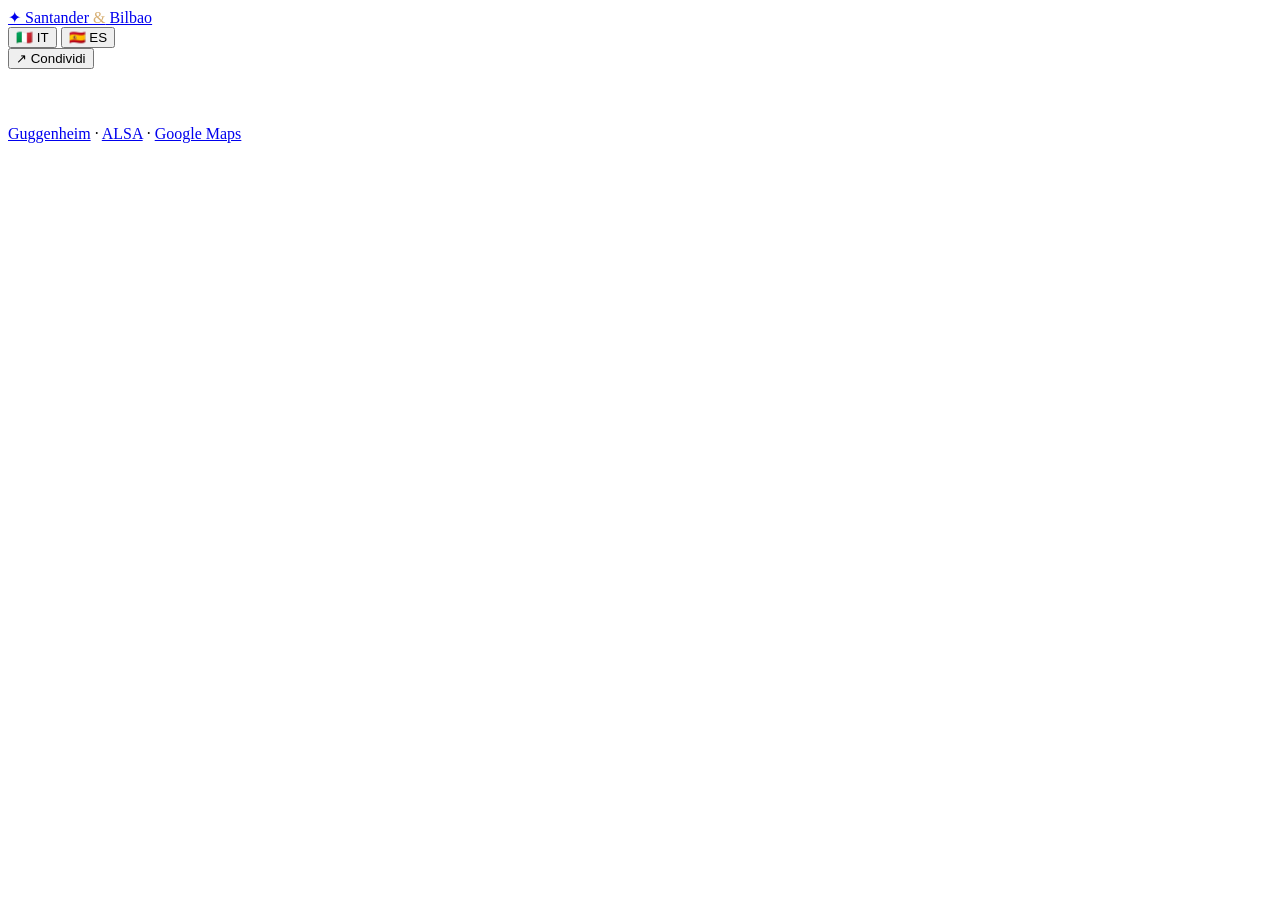
==== commit c40ccead: "Add files via upload" ====
--- a/index.html
+++ b/index.html
@@ -1,147 +1,36 @@
 <!DOCTYPE html>
 <html lang="it">
 <head>
-<meta charset="utf-8">
-<meta name="viewport" content="width=device-width, initial-scale=1">
-<meta name="theme-color" content="#112f40">
-<meta name="description" content="Una guida di viaggio interattiva bilingue per Santander e Bilbao, 4–8 dicembre 2026, con Google Maps, itinerari e gastronomia.">
-<title>La nostra escapada · Santander & Bilbao</title>
-<style>
-:root {--navy:#102f40;--navy2:#1d5261;--teal:#167c78;--teal-dark:#105d5d;--cream:#faf7f0;--paper:#fffdf9;--ink:#21343f;--muted:#63767c;--gold:#dfa967;--coral:#d7806b;--line:#e7e4dc;--soft:#edf4f1;--shadow:0 18px 45px rgba(16,47,64,.08)}
-*{box-sizing:border-box}html{scroll-behavior:smooth}body{margin:0;background:var(--cream);color:var(--ink);font:15px/1.65 system-ui,-apple-system,BlinkMacSystemFont,'Segoe UI',sans-serif}a{color:var(--teal-dark)}button{font:inherit;cursor:pointer}button:focus-visible,a:focus-visible{outline:3px solid var(--gold);outline-offset:3px}img,svg{max-width:100%}.sr-only{position:absolute;width:1px;height:1px;padding:0;margin:-1px;overflow:hidden;clip:rect(0,0,0,0);white-space:nowrap;border:0}.container{width:min(1150px,calc(100% - 38px));margin:auto}
-.topbar{background:#102f40;color:white}.topbar .container{min-height:62px;display:flex;align-items:center;justify-content:space-between;gap:14px}.brand{font-family:Georgia,serif;font-size:19px;letter-spacing:-.03em;font-weight:700;color:white;text-decoration:none}.topactions{display:flex;align-items:center;gap:10px}.lang-switch{display:flex;gap:3px;padding:3px;border:1px solid #86b1aa70;border-radius:30px}.lang-btn{min-width:47px;border:0;border-radius:25px;background:transparent;color:#e4eeee;padding:6px 10px;font-weight:800}.lang-btn[aria-pressed="true"]{background:#fff;color:var(--navy)}.share-btn{border:1px solid #ffffff70;color:white;background:transparent;border-radius:30px;padding:8px 13px;font-weight:650}
-.hero{position:relative;overflow:hidden;background:linear-gradient(118deg,#13394a,#22646b 66%,#37807b);color:white;min-height:350px}.hero:after{content:"";position:absolute;inset:auto -10% -155px auto;width:65%;height:300px;border-radius:50%;background:rgba(248,201,130,.08);transform:rotate(-15deg)}.hero-layout{position:relative;z-index:1;display:grid;grid-template-columns:1.15fr .85fr;gap:20px;align-items:center;min-height:350px;padding:35px 0}.eyebrow{font-size:12px;letter-spacing:.18em;text-transform:uppercase;font-weight:800;color:#c7e5dc}.hero h1{font-family:Georgia,serif;font-size:clamp(37px,5.3vw,70px);line-height:1.06;letter-spacing:-.04em;margin:14px 0 12px}.hero p{max-width:630px;color:#e0eeee;font-size:16px;line-height:1.7}.hero-pills{display:flex;flex-wrap:wrap;gap:8px;margin:25px 0 2px}.pill{display:inline-flex;align-items:center;border:1px solid #ffffff48;color:#f5f7f3;border-radius:40px;padding:7px 12px;font-size:12px;font-weight:700}.hero-art{min-height:265px;position:relative;display:flex;align-items:center;justify-content:center;filter:drop-shadow(0 10px 15px #0e293630)}.hero-art svg{width:100%;height:auto}.hero-legend{position:absolute;bottom:2px;right:10px;font-size:11px;letter-spacing:.16em;color:#d0e8e4;text-transform:uppercase}
-nav{position:sticky;top:0;z-index:100;background:#fffdf9f2;border-bottom:1px solid var(--line);backdrop-filter:blur(12px);-webkit-backdrop-filter:blur(12px)}.nav-scroll{display:flex;align-items:center;gap:4px;overflow-x:auto;scrollbar-width:none}.nav-scroll::-webkit-scrollbar{display:none}.nav-scroll a{flex:0 0 auto;text-decoration:none;color:#38545d;padding:13px 15px;font-size:13px;font-weight:750;white-space:nowrap;border-bottom:3px solid transparent}.nav-scroll a:hover{color:var(--teal);border-bottom-color:var(--teal)}
-main{padding:18px 0 42px}.section{scroll-margin-top:86px;margin:52px 0}.section-top{display:flex;align-items:end;gap:15px;justify-content:space-between;margin-bottom:17px}.kicker{font-size:11px;font-weight:800;text-transform:uppercase;letter-spacing:.17em;color:var(--teal);margin:0 0 5px}.section h2{font:normal 38px/1.13 Georgia,serif;letter-spacing:-.035em;margin:0 0 11px;color:var(--navy)}.lead{max-width:750px;color:var(--muted);margin:0;font-size:15px}.card{background:var(--paper);border:1px solid var(--line);border-radius:19px;padding:22px;box-shadow:var(--shadow)}.card h3{font:normal 23px/1.18 Georgia,serif;margin:4px 0 12px;color:var(--navy)}.card p{margin:0 0 12px}.card p:last-child{margin-bottom:0}.columns{display:grid;grid-template-columns:repeat(3,minmax(0,1fr));gap:14px}.columns.two{grid-template-columns:repeat(2,minmax(0,1fr))}.info-label{color:var(--muted);font-size:12px;letter-spacing:.06em;text-transform:uppercase;font-weight:800}.big-stat{font:bold 24px/1.1 system-ui;color:var(--navy);margin:7px 0}.small{color:var(--muted);font-size:12px;line-height:1.5}.micro{font-size:11px;color:var(--muted)}.rule{height:1px;background:var(--line);margin:14px 0}.timeline{display:grid;grid-template-columns:repeat(4,1fr);gap:8px;margin:22px 0 0}.timeline .step{padding:14px;background:#edf4ef;border-radius:12px;font-size:12px;font-weight:600;color:var(--navy)}.timeline b{display:block;font-size:13px;margin-bottom:5px}
-.day-tab-wrap{display:flex;gap:7px;overflow:auto;padding:4px 1px 12px;scrollbar-width:thin}.day-tab{border:1px solid var(--line);background:var(--paper);color:var(--navy);white-space:nowrap;border-radius:13px;padding:11px 17px;min-width:124px;text-align:left}.day-tab strong{font-size:14px;display:block}.day-tab span{font-size:12px;color:var(--muted)}.day-tab[aria-selected="true"]{background:var(--navy);color:white;border-color:var(--navy)}.day-tab[aria-selected="true"] span{color:#cbe1e0}.day-layout{display:grid;grid-template-columns:.98fr 1.02fr;gap:16px}.day-sub{font-size:12px;letter-spacing:.1em;text-transform:uppercase;color:var(--teal);font-weight:800}.day-title{font:normal 31px Georgia,serif;color:var(--navy);margin:6px 0 10px}.day-desc{color:var(--muted);margin-bottom:18px}.stoplist{margin:0;padding:0;list-style:none}.stop{display:grid;grid-template-columns:70px 1fr;gap:11px;padding:13px 0;border-bottom:1px solid var(--line)}.stop:last-child{border-bottom:0}.stop time{font-size:12px;font-weight:800;color:var(--teal);white-space:nowrap}.stop h4{font-weight:800;font-size:14px;line-height:1.3;margin:0 0 4px}.stop p{font-size:13px;margin:0;color:#53676c}.notice{border-left:4px solid var(--gold);background:#fff6e7;padding:12px 14px;border-radius:8px;font-size:13px;margin:15px 0 0}.maphead{display:flex;gap:12px;align-items:center;justify-content:space-between;margin:0 0 13px}.maphead h3{margin:0;font:normal 22px Georgia,serif}.mapbox{position:relative;border-radius:14px;overflow:hidden;height:340px;background:#e0ece8;border:1px solid #d9e2df}.mapbox iframe{width:100%;height:100%;border:0;display:block}.map-caption{padding:9px 0 12px;font-size:12px;color:var(--muted)}.buttons{display:flex;flex-wrap:wrap;gap:9px}.btn{display:inline-flex;align-items:center;justify-content:center;gap:7px;border-radius:11px;padding:11px 14px;border:1px solid #cbdbd8;text-decoration:none;font-weight:750;font-size:13px;line-height:1.3;background:white;color:var(--teal-dark);transition:transform .12s}.btn:hover{transform:translateY(-1px)}.btn.primary{background:var(--teal);color:white;border-color:var(--teal)}.btn.secondary{background:#eaf3ee}.route-points{display:flex;flex-wrap:wrap;gap:7px;margin:16px 0 0}.route-point{font-size:12px;border:1px solid #dce8e3;background:#f4f8f5;border-radius:20px;padding:6px 10px}.route-point:before{content:"• ";color:var(--teal);font-weight:900}.place-button{display:flex;align-items:center;justify-content:space-between;gap:10px;text-decoration:none;background:#fff;padding:11px 13px;border:1px solid var(--line);border-radius:11px;margin-top:8px;font-size:13px;font-weight:700}.place-button span{color:var(--teal)}
-.food-intro{display:grid;grid-template-columns:1.1fr .9fr;gap:15px;margin-bottom:17px}.food-intro .card:first-child{background:#173d4b;color:#e4eeee;border-color:#173d4b}.food-intro .card:first-child h3{color:white}.food-intro .card:first-child p{color:#deeeeb}.food-tags{display:flex;gap:8px;flex-wrap:wrap;margin-bottom:17px}.food-filter{border:1px solid var(--line);background:var(--paper);border-radius:50px;padding:9px 15px;font-weight:750;color:#47656b}.food-filter[aria-pressed="true"]{background:var(--teal);color:white;border-color:var(--teal)}.foodgrid{display:grid;grid-template-columns:repeat(3,minmax(0,1fr));gap:14px}.foodcard{min-height:260px}.foodcard .emoji{font-size:28px;line-height:1}.foodcard h3{font-size:23px;margin:12px 0 9px}.foodcard .region{font-size:11px;text-transform:uppercase;color:var(--teal);font-weight:900;letter-spacing:.1em}.foodcard p{font-size:13px;color:#54676d}.foodcard .taste{font-size:12px;margin-top:12px;color:#345e61;background:#eef5f0;border-radius:10px;padding:9px 11px}.foodcard .taste b{display:block;color:var(--teal-dark)}.foodcard[hidden]{display:none!important}.quote{font-family:Georgia,serif;font-size:19px;line-height:1.4;color:var(--navy);border-left:4px solid var(--gold);padding-left:18px;margin:10px 0}.phrase-grid{display:grid;grid-template-columns:1fr 1fr;gap:10px}.phrase{padding:13px 15px;border-radius:11px;background:#f2f7f3}.phrase b{display:block;color:var(--navy)}.phrase span{font-size:12px;color:var(--muted)}
-.checks{display:grid;grid-template-columns:1fr 1fr;gap:9px}.check-item{display:flex;align-items:center;gap:11px;background:#fff;border:1px solid var(--line);padding:14px;border-radius:12px;cursor:pointer;min-height:58px}.check-item input{width:18px;height:18px;accent-color:var(--teal);flex:0 0 auto}.check-item span{font-size:13px}.check-item:has(input:checked) span{text-decoration:line-through;color:#82948d}.progress{height:9px;border-radius:20px;background:#dceae4;overflow:hidden;margin:11px 0 18px}.progress>div{height:100%;width:0;background:linear-gradient(90deg,var(--teal),#e4b35f);transition:width .2s}.footer{background:#102f40;color:#e8efed;padding:30px 0}.footer-row{display:flex;justify-content:space-between;gap:12px;flex-wrap:wrap}.footer small{color:#bbd2cf}.footer a{color:#e1bd8a}.toast{position:fixed;bottom:22px;left:50%;transform:translateX(-50%);background:var(--navy);color:white;padding:12px 17px;border-radius:50px;box-shadow:var(--shadow);z-index:300;font-size:13px;max-width:90vw}.hidden{display:none!important}
-@media(max-width:900px){.hero-layout{grid-template-columns:1fr .7fr}.day-layout{grid-template-columns:1fr}.columns,.foodgrid{grid-template-columns:repeat(2,minmax(0,1fr))}.mapbox{height:400px}.food-intro{grid-template-columns:1fr 1fr}}
-@media(max-width:620px){.container{width:min(100% - 28px,1150px)}.topbar .container{min-height:58px}.brand{font-size:16px}.share-btn{padding:7px 10px}.hero-layout{grid-template-columns:1fr;padding:33px 0 16px}.hero h1{font-size:43px}.hero-art{min-height:110px;height:145px;overflow:hidden;opacity:.88}.hero-art svg{max-height:180px}.hero-legend{display:none}.hero-pills{margin-top:20px}.section{margin:38px 0}.section h2{font-size:31px}.columns,.columns.two,.foodgrid,.food-intro,.phrase-grid,.checks{grid-template-columns:1fr}.timeline{grid-template-columns:repeat(2,1fr)}.card{padding:18px}.mapbox{height:300px}.day-tab{min-width:116px}.nav-scroll a{padding:12px 11px}.section-top{display:block}}
-@media(prefers-reduced-motion:reduce){html{scroll-behavior:auto}.btn{transition:none}}
-@media print{.topbar,nav,.buttons,.food-tags,.check-item input{display:none!important}.hero{color:#102f40;background:white;min-height:160px}.hero-layout{min-height:160px}.hero h1,.hero p,.eyebrow{color:#102f40}.hero-art{display:none}.card{box-shadow:none}.day-layout{display:block}.mapbox{height:230px}.section{break-inside:avoid}.foodcard{min-height:unset}}
-</style>
+  <meta charset="utf-8">
+  <meta name="viewport" content="width=device-width, initial-scale=1">
+  <meta name="theme-color" content="#102f40">
+  <meta name="description" content="Itinerario interattivo bilingue: voli, alloggi, spostamenti, checklist e cinque giornate con Google Maps e cucina locale.">
+  <title>Santander &amp; Bilbao | Guida di viaggio 4–8 dicembre 2026</title>
+  <link rel="stylesheet" href="assets/style.css">
 </head>
-<body>
-<header class="topbar"><div class="container">
-<a href="#inizio" class="brand">✦ Santander <span style="color:#d7af73">&</span> Bilbao</a>
-<div class="topactions"><div class="lang-switch" role="group" aria-label="Cambia lingua / Cambiar idioma"><button type="button" class="lang-btn" id="lang-it" data-lang="it" aria-pressed="true" title="Italiano">🇮🇹 IT</button><button type="button" class="lang-btn" id="lang-es" data-lang="es" aria-pressed="false" title="Español">🇪🇸 ES</button></div><button type="button" class="share-btn" id="shareBtn">↗ <span id="shareText">Condividi</span></button></div>
-</div></header>
-<section class="hero" id="inizio"><div class="container hero-layout">
-<div><div class="eyebrow" id="heroEye"></div><h1 id="heroTitle"></h1><p id="heroDescription"></p><div class="hero-pills" id="heroPills"></div></div>
-<div class="hero-art" aria-hidden="true"><svg viewBox="0 0 500 350" xmlns="http://www.w3.org/2000/svg"><defs><linearGradient id="g1" x1="0" x2="1"><stop stop-color="#e8be83"/><stop offset="1" stop-color="#f6e5c9"/></linearGradient><linearGradient id="g2" x1="0" x2="1"><stop stop-color="#92c8be"/><stop offset="1" stop-color="#deecdd"/></linearGradient></defs><circle cx="250" cy="165" r="147" fill="#ffffff12"/><path d="M1 270C82 215 118 286 202 250c75-36 129-31 298 11v88H0Z" fill="#2a7f85"/><path d="M0 290c72-20 111 18 190-2 85-22 176-29 310 13v48H0Z" fill="#1b5e70"/><path d="M54 254l24-112 76 109 38-125 34 124 34-92 43 104 32-146 40 134 46-74 28 100-44 22-91-4-62 6-112-3Z" fill="url(#g1)" stroke="#e9d3b2" stroke-width="2"/><path d="M76 142l51 121M192 126l-20 145M261 158l-10 115M332 116l20 145M418 176l-17 99" stroke="#fff3de" stroke-width="4" opacity=".55"/><path d="M0 306c99 18 146-3 213 7 81 12 179-17 287-4" fill="none" stroke="#a6cfc6" stroke-width="3"/><path d="M29 328c69 10 98-3 176 1 89 5 163-10 247 1" fill="none" stroke="#a6cfc6" stroke-width="2" opacity=".6"/><circle cx="397" cy="71" r="24" fill="#ecca93" opacity=".9"/><path d="M42 108c19-8 29-8 48 0M111 86c18-8 26-8 44 0" stroke="#d6e8de" stroke-width="3" fill="none" stroke-linecap="round"/></svg><div class="hero-legend">Norte de España · 2026</div></div>
-</div></section>
-<nav aria-label="Sezioni"><div class="container nav-scroll" id="nav"></div></nav>
+<body data-page="home">
+<header class="topbar">
+ <div class="container">
+  <a class="brand" href="index.html" aria-label="Home · Santander e Bilbao">✦ Santander <span style="color:#d7af73">&amp;</span> Bilbao</a>
+  <div class="topactions">
+   <div class="lang-switch" role="group" aria-label="Seleziona lingua / Seleccionar idioma">
+    <button class="lang-btn" type="button" id="lang-it" data-lang="it" aria-pressed="true">🇮🇹 IT</button>
+    <button class="lang-btn" type="button" id="lang-es" data-lang="es" aria-pressed="false">🇪🇸 ES</button>
+   </div>
+   <button class="share-btn" type="button" id="shareBtn" aria-label="Condividi questa pagina">↗ <span id="shareText">Condividi</span></button>
+  </div>
+ </div>
+</header>
+<nav class="site-nav" aria-label="Navigazione principale"><div class="container nav-scroll" id="nav"></div></nav>
+<section class="hero hero-main" id="inizio"><div class="container hero-layout"><div><div class="eyebrow" id="heroEye"></div><h1 id="heroTitle"></h1><p id="heroDescription"></p><div class="hero-pills" id="heroPills"></div></div><div class="hero-overview" id="heroOverview"></div></div></section>
 <main class="container">
-<section class="section" id="panoramica"><p class="kicker" id="summaryEye"></p><h2 id="summaryTitle"></h2><p class="lead" id="summaryLead"></p><div class="columns" style="margin-top:18px" id="summaryCards"></div><div class="timeline" id="timeline"></div></section>
-<section class="section" id="giorni"><div class="section-top"><div><p class="kicker" id="daysEye"></p><h2 id="daysTitle"></h2><p class="lead" id="daysLead"></p></div></div><div class="day-tab-wrap" role="tablist" aria-label="Giorni del viaggio" id="dayTabs"></div><div class="day-layout" id="dayContent" role="tabpanel"></div></section>
-<section class="section" id="gastronomia"><p class="kicker" id="foodEye"></p><h2 id="foodTitle"></h2><p class="lead" id="foodLead"></p><div class="food-intro" id="foodIntro" style="margin-top:19px"></div><div class="food-tags" id="foodFilters"></div><div class="foodgrid" id="foodGrid"></div><div class="card" style="margin-top:17px" id="foodTips"></div></section>
-<section class="section" id="alloggi"><p class="kicker" id="stayEye"></p><h2 id="stayTitle"></h2><p class="lead" id="stayLead"></p><div class="columns two" style="margin-top:18px" id="stayCards"></div></section>
-<section class="section" id="spostamenti"><p class="kicker" id="transportEye"></p><h2 id="transportTitle"></h2><p class="lead" id="transportLead"></p><div class="columns" style="margin-top:18px" id="transportCards"></div></section>
-<section class="section" id="preparativi"><p class="kicker" id="tasksEye"></p><h2 id="tasksTitle"></h2><p class="lead" id="tasksLead"></p><div class="card" style="margin-top:18px"><div id="tasksProgress" class="small"></div><div class="progress"><div id="progressBar"></div></div><div class="checks" id="taskItems"></div></div></section>
-</main>
-<footer class="footer"><div class="container footer-row"><div><strong id="footerTitle"></strong><br><small id="footerNote"></small></div><div><small id="sourcesTitle"></small><br><a href="https://www.guggenheim-bilbao.eus/horarios-y-tarifas" target="_blank" rel="noopener">Guggenheim</a> · <a href="https://www.alsa.com/" target="_blank" rel="noopener">ALSA</a> · <a href="https://developers.google.com/maps/documentation/urls/get-started" target="_blank" rel="noopener">Google Maps</a></div></div></footer>
-<div class="toast hidden" id="toast" role="status" aria-live="polite"></div>
-<script>
-// Standalone bilingual travel guide for GitHub Pages. No API key, frameworks, cookies, or analytics.
-const T={
- it:{
-  share:'Condividi',shareCopied:'Link copiato negli appunti',shareLocal:'Pubblica prima su GitHub Pages: il file locale non ha ancora un link pubblico.',
-  nav:['Panoramica','Giorno per giorno','Gastronomia','Alloggi','Trasporti','Checklist'],
-  heroEye:'LA NOSTRA FUGA · 4—8 DICEMBRE 2026',heroTitle:'Santander<br>& Bilbao <span style="color:#f0bb7c">♥</span>',heroDescription:'Cinque giorni nel nord della Spagna, tra oceano, architettura sorprendente, centri storici e sapori da scoprire. La nostra guida interattiva, senza auto e senza fretta.',pills:['👫 2 persone','✈️ 4 notti','🚌 Senza auto','🍴 Esperienze gastronomiche'],
-  summaryEye:'IL VIAGGIO IN BREVE',summaryTitle:'Due città, un unico viaggio',summaryLead:'Arrivo e prima notte a Santander, due notti a Bilbao e rientro a Santander dopo il Guggenheim. Tutto pensato per muoversi con i mezzi pubblici.',
-  summaryCards:[{eyebrow:'Volo di andata · ven 4',headline:'09:35 → 11:00',body:'Valencia → Santander · V7 3200',fine:'Orari dai dettagli condivisi: ricontrollare la prenotazione.'},{eyebrow:'Volo di ritorno · mar 8',headline:'13:35 → 14:55',body:'Santander → Valencia · W4 7526',fine:'Arrivare in aeroporto con adeguato anticipo.'},{eyebrow:'Pernottamenti',headline:'1 + 2 + 1',body:'Santander · Bilbao · Santander',fine:'4 e 7 dicembre a Santander; 5 e 6 a Bilbao.'}],timeline:[['4 DIC','Santander'],['5–6 DIC','Bilbao'],['7 DIC','Guggenheim → Santander'],['8 DIC','Volo di ritorno']],
-  daysEye:'PROGRAMMA DETTAGLIATO',daysTitle:'Ogni giorno, la sua mappa',daysLead:'Seleziona la giornata per vedere tappe, orari indicativi, mappa Google e pulsanti per avviare le indicazioni dal telefono.',mapTitle:'Google Maps · zona della giornata',mapCaption:'La mappa incorporata mostra la zona principale. Il percorso completo con le tappe si apre con il pulsante qui sotto.',routeButton:'Apri il percorso a piedi',routeTransit:'Apri il tragitto con i mezzi',mapOpen:'Apri Google Maps',hotelDirections:'Indicazioni per l’alloggio',busTickets:'Orari e biglietti ALSA',museumTickets:'Biglietti Guggenheim',funicularMap:'Trova la funicolare',airportDirections:'Verso l’aeroporto',routeStops:'Tappe del percorso',extraNote:'Note utili',
-  days:[
-   {tab:'Ven 4',place:'Santander',date:'Venerdì 4 dicembre',title:'Benvenuti a Santander',intro:'Arrivo, sistemazione e una prima passeggiata sulla baia. Il programma è volutamente leggero dopo il volo.',map:'Centro Botín, Santander, Spagna',steps:[['11:00','Arrivo all’aeroporto','Atterraggio a Santander; raggiungete il centro con il collegamento disponibile e lasciate i bagagli all’alloggio, se possibile.'],['13:00','Pranzo e centro','Iniziate con qualche specialità locale: rabas o acciughe del Cantabrico.'],['15:00','Centro Botín e Plaza Porticada','Esplorate il lungomare e le vie centrali.'],['16:00','Paseo de Pereda e Los Raqueros','Passeggiata sul mare; nel mese di dicembre il sole tramonta presto.'],['20:00','Cena a Santander','Dedicate la serata al centro: piatti di pesce o tapas, senza spostamenti lunghi.']],points:['Centro Botín','Plaza Porticada','Paseo de Pereda','Los Raqueros'],note:'Il check-in potrebbe essere più tardi: chiedete in anticipo se è possibile lasciare le valigie.',route:0},
-   {tab:'Sab 5',place:'Bilbao',date:'Sabato 5 dicembre',title:'Da Santander al Casco Viejo',intro:'Autobus al mattino verso Bilbao, poi un pomeriggio tra piazze, mercati e le stradine del centro storico.',map:'Plaza Nueva, Bilbao, Spagna',steps:[['Mattina','Autobus Santander → Bilbao','Partite dalla stazione degli autobus di Santander; arrivo previsto a Bilbao Intermodal secondo la corsa scelta.'],['12:00–14:00','Deposito bagagli e pranzo','Raggiungete l’alloggio a Bruno Mauricio Zabala 57 e organizzate l’ingresso o il deposito dei bagagli.'],['15:00','Plaza Unamuno e Plaza Nueva','Il cuore del Casco Viejo, tra palazzi storici e portici.'],['16:00','Cattedrale di Santiago','Passeggiata nel nucleo medievale, senza fretta.'],['17:00','Mercado de la Ribera','Ammirate il mercato e il fiume; verificate eventuali orari del sabato.'],['Sera','Giro di pintxos','Provate vari bar del Casco Viejo, ordinando uno o due pintxos per volta.']],points:['Plaza Unamuno','Plaza Nueva','Cattedrale di Santiago','Mercado de la Ribera'],note:'La durata del bus varia in base alla corsa: non contate su un orario di arrivo senza aver prenotato.',route:1},
-   {tab:'Dom 6',place:'Bilbao',date:'Domenica 6 dicembre',title:'Ensanche, ría e Artxanda',intro:'Una Bilbao più moderna, con la Gran Vía, una passeggiata sul fiume e un belvedere raggiungibile in funicolare.',map:'Plaza Moyúa, Bilbao, Spagna',steps:[['09:30','Colazione nel quartiere Ensanche','Iniziate nella zona di Plaza Moyúa e della Gran Vía.'],['11:00','Azkuna Zentroa e centro moderno','Architettura, caffè e un percorso urbano tranquillo.'],['12:30','Ría e ponte Zubizuri','Passeggiata verso il ponte bianco di Calatrava, con scorci sul fiume.'],['14:00','Pranzo basco','Ottimo momento per il baccalà al pil-pil o alla vizcaína.'],['15:30','Funicolare di Artxanda','Raggiungete la stazione inferiore e salite in funicolare.'],['16:00','Belvedere di Artxanda','Godetevi il panorama prima che faccia buio, poi tornate in centro.']],points:['Plaza Moyúa','Azkuna Zentroa','Ponte Zubizuri','Funicolare di Artxanda (stazione inferiore)'],note:'Il percorso a piedi termina alla stazione inferiore della funicolare. La salita al belvedere NON va fatta seguendo il percorso pedonale.',route:2},
-   {tab:'Lun 7',place:'Guggenheim',date:'Lunedì 7 dicembre',title:'Guggenheim e ritorno a Santander',intro:'La giornata clou: museo al mattino, sculture e ponti nei dintorni, pranzo e trasferimento a Santander nel pomeriggio.',map:'Museo Guggenheim, Bilbao, Spagna',steps:[['09:45','Arrivo al museo','Presentatevi all’ingresso con il biglietto; il museo apre alle 10:00.'],['10:00–12:15','Visita al Guggenheim','Dedicate circa 2–2,5 ore alle mostre e all’architettura.'],['12:15–13:15','Puppy, Maman e ponte La Salve','Passeggiata nel perimetro del museo e lungo la ría; possibile prosecuzione verso Zubizuri.'],['13:15–14:00','Pranzo in zona','Pranzo non troppo lungo per lasciare spazio al trasferimento.'],['14:00–15:15','Recupero bagagli e stazione','Tornate all’alloggio o al deposito bagagli, poi raggiungete Bilbao Intermodal.'],['Dal pomeriggio','Autobus Bilbao → Santander','Scegliete preferibilmente una corsa non troppo presto, indicativamente dalle 16:00 in poi, solo se disponibile.']],points:['Puppy','Maman','Ponte La Salve','Ponte Zubizuri'],note:'Il Guggenheim è aperto eccezionalmente lunedì 7 dicembre 2026, 10:00–19:00. Confermate biglietti, orario ALSA e deposito bagagli prima di partire.',route:3},
-   {tab:'Mar 8',place:'Ritorno',date:'Martedì 8 dicembre',title:'Ultime ore e volo per Valencia',intro:'Colazione, check-out e trasferimento in aeroporto con margine. Non programmerei visite lontane questa mattina.',map:'Aeropuerto Seve Ballesteros Santander, España',steps:[['08:30','Colazione e preparativi','Controllate carte d’imbarco, documenti e bagagli.'],['09:30','Passeggiata breve (facoltativa)','Solo nei dintorni dell’alloggio, se avete già tutto pronto.'],['10:30–11:00','Partenza verso l’aeroporto','Verificate il collegamento disponibile e i tempi; puntate a essere in aeroporto con anticipo.'],['13:35','Volo Santander → Valencia','Partenza prevista alle 13:35 e arrivo a Valencia alle 14:55.']],points:['Estudios Arañzazu','Aeroporto di Santander'],note:'Il tragitto verso l’aeroporto non è una passeggiata: aprite Google Maps in modalità trasporto pubblico e controllate il servizio del giorno.',route:4}
-  ],
-  foodEye:'MANGIARE COME I LOCALI',foodTitle:'Un viaggio anche a tavola',foodLead:'Rabas, acciughe, cocidos, pintxos e piatti di baccalà: una guida gastronomica ragionata, con ingredienti, consigli e idee per scegliere cosa mangiare.',
-  foodIntro:[{title:'Cantabria: mare e montagna',body:'La cucina di Santander mette insieme pesce del Cantabrico, conserve di alta qualità, piatti contadini dell’entroterra e dolci a base di burro e latte.'},{title:'Paesi Baschi: pintxos e tradizione',body:'A Bilbao il bancone dei pintxos è quasi un rito. Accanto agli assaggi trovate una cucina di grandi prodotti: baccalà, pesce, carne alla brace e vino txakoli.'}],
-  foodFilters:[['all','Tutti'],['cantabria','Cantabria'],['baschi','Paesi Baschi'],['dolci','Dolci e bevande']],tasteLabel:'Da sapere',
-  foodTipsTitle:'La nostra mini strategia gastronomica',foodTips:['Venerdì a Santander: rabas e acciughe in centro. Se fa freddo, cercate un cocido montañés per pranzo.','Sabato sera a Bilbao: giro di pintxos nel Casco Viejo. Meglio assaggi in più bar anziché una cena in un solo locale.','Domenica a Bilbao: sedetevi per un pranzo più lungo, scegliendo bacalao al pil-pil o txuleta.','Lunedì dopo il museo: pranzo rapido e partenza per Santander senza correre.','Provate un sobao o una quesada e, se vi piacciono, portate a casa qualche prodotto confezionato.'],phrasesTitle:'Frasi utili al ristorante',phrases:[['Una ración de rabas, por favor.','Una porzione di calamari fritti, per favore.'],['¿Qué nos recomienda?','Che cosa ci consiglia?'],['¿Es para compartir?','È una porzione da condividere?'],['¿Lleva marisco?','Contiene frutti di mare?']],
-  stayEye:'DOVE DORMIAMO',stayTitle:'Gli alloggi prenotati',stayLead:'Quattro notti in totale: una a Santander, due a Bilbao e l’ultima di nuovo a Santander.',stayCards:[{nights:'4 e 7 dicembre · 2 notti separate',name:'Estudios Arañzazu',address:'Mies del Valle 4, 39010 Santander, Spagna',hint:'Prima e ultima notte del viaggio.'},{nights:'5 e 6 dicembre · 2 notti',name:'57 Habitación Central en Bilbao con WIFI',address:'Bruno Mauricio Zabala Kalea 57, Bilbao, Spagna',hint:'Ricordatevi di concordare la gestione dei bagagli per il 7 mattina.'}],showOnMaps:'Apri indirizzo su Google Maps',
-  transportEye:'COME CI MUOVIAMO',transportTitle:'Senza automobile, davvero',transportLead:'Collegamenti tra città in autobus, spostamenti urbani a piedi o con i mezzi e funicolare per Artxanda.',transportCards:[{title:'🚌 5 dicembre · Santander → Bilbao',body:'Autobus la mattina dalla stazione di Santander a Bilbao Intermodal. Il viaggio dura spesso circa 1 h 30–1 h 45, a seconda della corsa.',button:'Cerca biglietti ALSA',kind:'alsa'},{title:'🚌 7 dicembre · Bilbao → Santander',body:'Dopo Guggenheim, pranzo e bagagli, rientro nel pomeriggio. Evitate una partenza troppo vicina alla fine della visita.',button:'Cerca biglietti ALSA',kind:'alsa'},{title:'🚆 Trasporti cittadini',body:'Bilbao: metro, autobus, tram e funicolare di Artxanda. Santander: autobus urbani e passeggiate a piedi. Controllate le corse festive.',button:'Consulta il percorso Google Maps',kind:'local'}],
-  tasksEye:'TUTTO SOTTO CONTROLLO',tasksTitle:'Checklist prima di partire',tasksLead:'Spunta ciò che avete già fatto. Le spunte si salvano su questo dispositivo, ma non si sincronizzano automaticamente tra due telefoni.',tasksDone:'completate',tasks:['Verificare voli, bagagli e carte d’imbarco','Prenotare autobus Santander → Bilbao del 5 dicembre','Prenotare autobus Bilbao → Santander del 7 dicembre','Comprare gli ingressi al Guggenheim per lunedì 7','Confermare check-in e deposito bagagli in entrambi gli alloggi','Salvare i due indirizzi su Google Maps','Controllare previsioni e portare giacca impermeabile','Preparare scarpe comode, documenti e caricabatterie'],
-  footerTitle:'Fatto con cura per il nostro viaggio ♥',footerNote:'Orari delle attività indicativi. Verificare sempre biglietti, aperture e trasporti.',sourcesTitle:'Link ufficiali e documentazione'
- },
- es:{
-  share:'Compartir',shareCopied:'Enlace copiado al portapapeles',shareLocal:'Publícalo primero en GitHub Pages: el archivo local aún no tiene un enlace público.',
-  nav:['Resumen','Día a día','Gastronomía','Alojamientos','Transporte','Preparativos'],
-  heroEye:'NUESTRA ESCAPADA · 4—8 DICIEMBRE 2026',heroTitle:'Santander<br>y Bilbao <span style="color:#f0bb7c">♥</span>',heroDescription:'Cinco días en el norte de España, entre el océano, arquitectura sorprendente, cascos históricos y sabores por descubrir. Nuestra guía interactiva, sin coche y sin prisas.',pills:['👫 2 personas','✈️ 4 noches','🚌 Sin coche','🍴 Experiencias gastronómicas'],
-  summaryEye:'EL VIAJE EN BREVE',summaryTitle:'Dos ciudades, un solo viaje',summaryLead:'Llegada y primera noche en Santander, dos noches en Bilbao y vuelta a Santander después del Guggenheim. Todo pensado para movernos en transporte público.',
-  summaryCards:[{eyebrow:'Vuelo de ida · vie 4',headline:'09:35 → 11:00',body:'Valencia → Santander · V7 3200',fine:'Horarios según los datos compartidos: comprobar la reserva.'},{eyebrow:'Vuelo de vuelta · mar 8',headline:'13:35 → 14:55',body:'Santander → Valencia · W4 7526',fine:'Llegar al aeropuerto con suficiente antelación.'},{eyebrow:'Noches',headline:'1 + 2 + 1',body:'Santander · Bilbao · Santander',fine:'4 y 7 de diciembre en Santander; 5 y 6 en Bilbao.'}],timeline:[['4 DIC','Santander'],['5–6 DIC','Bilbao'],['7 DIC','Guggenheim → Santander'],['8 DIC','Vuelo de regreso']],
-  daysEye:'ITINERARIO DETALLADO',daysTitle:'Cada día, su mapa',daysLead:'Elige el día para ver paradas, horarios orientativos, el mapa de Google y botones para abrir las indicaciones en el móvil.',mapTitle:'Google Maps · zona del día',mapCaption:'El mapa integrado muestra la zona principal. La ruta completa con las paradas se abre con el botón de abajo.',routeButton:'Abrir ruta a pie',routeTransit:'Abrir ruta en transporte público',mapOpen:'Abrir Google Maps',hotelDirections:'Cómo llegar al alojamiento',busTickets:'Horarios y billetes ALSA',museumTickets:'Entradas Guggenheim',funicularMap:'Localizar el funicular',airportDirections:'Ir al aeropuerto',routeStops:'Paradas de la ruta',extraNote:'Información útil',
-  days:[
-   {tab:'Vie 4',place:'Santander',date:'Viernes 4 de diciembre',title:'Bienvenidos a Santander',intro:'Llegada, alojamiento y primer paseo por la bahía. Un plan tranquilo después del vuelo.',map:'Centro Botín, Santander, España',steps:[['11:00','Llegada al aeropuerto','Aterrizamos en Santander; vamos al centro en el transporte disponible y dejamos las maletas en el alojamiento, si es posible.'],['13:00','Comida y centro','Empezamos con especialidades locales: rabas o anchoas del Cantábrico.'],['15:00','Centro Botín y Plaza Porticada','Descubrimos el paseo marítimo y las calles del centro.'],['16:00','Paseo de Pereda y Los Raqueros','Paseo junto al mar; en diciembre anochece pronto.'],['20:00','Cena en Santander','Disfrutamos del centro: pescado o tapas, sin largos desplazamientos.']],points:['Centro Botín','Plaza Porticada','Paseo de Pereda','Los Raqueros'],note:'El check-in podría ser más tarde: conviene preguntar con antelación si podemos dejar las maletas.',route:0},
-   {tab:'Sáb 5',place:'Bilbao',date:'Sábado 5 de diciembre',title:'De Santander al Casco Viejo',intro:'Autobús por la mañana hacia Bilbao y una tarde entre plazas, mercados y las calles del casco histórico.',map:'Plaza Nueva, Bilbao, España',steps:[['Mañana','Autobús Santander → Bilbao','Salimos desde la estación de autobuses de Santander y llegamos a Bilbao Intermodal según el horario elegido.'],['12:00–14:00','Maletas y almuerzo','Vamos al alojamiento de Bruno Mauricio Zabala 57 y organizamos la entrada o la consigna del equipaje.'],['15:00','Plaza Unamuno y Plaza Nueva','El corazón del Casco Viejo, con palacios antiguos y soportales.'],['16:00','Catedral de Santiago','Paseo por el núcleo medieval, sin prisas.'],['17:00','Mercado de la Ribera','Conocemos el mercado y la ría; comprobar el horario de los sábados.'],['Noche','Ruta de pintxos','Probamos varios bares del Casco Viejo, uno o dos pintxos en cada uno.']],points:['Plaza Unamuno','Plaza Nueva','Catedral de Santiago','Mercado de la Ribera'],note:'La duración del autobús varía según la salida: no contemos con una hora de llegada sin tener billete.',route:1},
-   {tab:'Dom 6',place:'Bilbao',date:'Domingo 6 de diciembre',title:'Ensanche, ría y Artxanda',intro:'Un Bilbao más moderno, con la Gran Vía, un paseo junto a la ría y el mirador al que subiremos en funicular.',map:'Plaza Moyúa, Bilbao, España',steps:[['09:30','Desayuno en el Ensanche','Empezamos por la zona de Plaza Moyúa y la Gran Vía.'],['11:00','Azkuna Zentroa y centro moderno','Arquitectura, cafeterías y un tranquilo paseo urbano.'],['12:30','Ría y puente Zubizuri','Caminamos hacia el puente blanco de Calatrava y vemos la ría.'],['14:00','Comida vasca','Buen momento para probar bacalao al pil-pil o a la vizcaína.'],['15:30','Funicular de Artxanda','Llegamos a la estación inferior y subimos en funicular.'],['16:00','Mirador de Artxanda','Disfrutamos de las vistas antes de que oscurezca y volvemos al centro.']],points:['Plaza Moyúa','Azkuna Zentroa','Puente Zubizuri','Funicular de Artxanda (estación inferior)'],note:'La ruta a pie termina en la estación inferior. La subida al mirador se hace EN FUNICULAR, no siguiendo a pie la línea del mapa.',route:2},
-   {tab:'Lun 7',place:'Guggenheim',date:'Lunes 7 de diciembre',title:'Guggenheim y vuelta a Santander',intro:'El día más especial: museo por la mañana, esculturas y puentes de la zona, comida y autobús a Santander por la tarde.',map:'Museo Guggenheim, Bilbao, España',steps:[['09:45','Llegada al museo','Nos presentamos con las entradas; abre a las 10:00.'],['10:00–12:15','Museo Guggenheim','Dedicamos unas 2–2,5 horas a las exposiciones y la arquitectura.'],['12:15–13:15','Puppy, Maman y puente La Salve','Paseamos alrededor del museo y junto a la ría; si hay tiempo, seguimos hacia Zubizuri.'],['13:15–14:00','Comida en la zona','Una comida ágil para no ir con prisas al autobús.'],['14:00–15:15','Recoger maletas e ir a la estación','Volvemos al alojamiento o consigna y luego vamos a Bilbao Intermodal.'],['Por la tarde','Autobús Bilbao → Santander','Mejor elegir una salida no demasiado temprana, orientativamente desde las 16:00, si hay disponibilidad.']],points:['Puppy','Maman','Puente La Salve','Puente Zubizuri'],note:'El Guggenheim abre excepcionalmente el lunes 7 de diciembre de 2026 de 10:00 a 19:00. Conviene confirmar entradas, autobús y consigna antes del viaje.',route:3},
-   {tab:'Mar 8',place:'Regreso',date:'Martes 8 de diciembre',title:'Últimas horas y vuelo a Valencia',intro:'Desayuno, check-out y traslado al aeropuerto con margen suficiente. No planificamos excursiones lejanas.',map:'Aeropuerto Seve Ballesteros Santander, España',steps:[['08:30','Desayuno y preparativos','Comprobamos tarjetas de embarque, documentos y maletas.'],['09:30','Paseo breve (opcional)','Solo cerca del alojamiento y si ya está todo preparado.'],['10:30–11:00','Salida hacia el aeropuerto','Comprobamos transporte y tiempos; procuramos llegar con antelación.'],['13:35','Vuelo Santander → Valencia','Salida prevista a las 13:35 y llegada a Valencia a las 14:55.']],points:['Estudios Arañzazu','Aeropuerto de Santander'],note:'El trayecto al aeropuerto no es un paseo: abrid Google Maps en modo transporte público y comprobad los servicios de ese día.',route:4}
-  ],
-  foodEye:'SABOREAR EL DESTINO',foodTitle:'El viaje también se come',foodLead:'Rabas, anchoas, cocidos, pintxos y bacalao: una guía gastronómica con ingredientes, consejos y recomendaciones para decidir qué pedir.',
-  foodIntro:[{title:'Cantabria: mar y montaña',body:'La cocina de Santander une pescado del Cantábrico, conservas de gran calidad, platos tradicionales del interior y dulces a base de mantequilla y leche.'},{title:'País Vasco: pintxos y tradición',body:'En Bilbao, la barra de pintxos es todo un ritual. Además, hay una cocina de gran producto: bacalao, pescado, carne a la brasa y vino txakoli.'}],
-  foodFilters:[['all','Todos'],['cantabria','Cantabria'],['baschi','País Vasco'],['dolci','Dulces y bebidas']],tasteLabel:'A tener en cuenta',
-  foodTipsTitle:'Nuestra pequeña estrategia gastronómica',foodTips:['Viernes en Santander: primera ronda de rabas y anchoas por el centro. Si hace frío, buscamos un cocido montañés para comer.','Sábado por la noche en Bilbao: ruta de pintxos por el Casco Viejo; mejor probar varias barras que cenar todo en un mismo local.','Domingo en Bilbao: una comida larga para probar bacalao al pil-pil o txuleta.','Lunes después del museo: comida rápida y regreso a Santander sin correr.','Probamos sobaos o quesada y, si nos gustan, podemos llevar alguno envasado como recuerdo.'],phrasesTitle:'Frases útiles en el restaurante',phrases:[['Una ración de rabas, por favor.','Una ración de calamares fritos.'],['¿Qué nos recomienda?','Preguntar por la especialidad del local.'],['¿Es para compartir?','Para saber el tamaño de la ración.'],['¿Lleva marisco?','Para consultar posibles alérgenos.']],
-  stayEye:'DÓNDE DORMIMOS',stayTitle:'Nuestros alojamientos',stayLead:'Cuatro noches en total: una en Santander, dos en Bilbao y la última otra vez en Santander.',stayCards:[{nights:'4 y 7 de diciembre · 2 noches separadas',name:'Estudios Arañzazu',address:'Mies del Valle 4, 39010 Santander, España',hint:'Primera y última noche del viaje.'},{nights:'5 y 6 de diciembre · 2 noches',name:'57 Habitación Central en Bilbao con WIFI',address:'Bruno Mauricio Zabala Kalea 57, Bilbao, España',hint:'Preguntar por las maletas para la mañana del día 7.'}],showOnMaps:'Ver dirección en Google Maps',
-  transportEye:'CÓMO NOS MOVEMOS',transportTitle:'De viaje, sin coche',transportLead:'Autobuses entre ciudades, desplazamientos urbanos andando o en transporte público y funicular hasta Artxanda.',transportCards:[{title:'🚌 5 de diciembre · Santander → Bilbao',body:'Autobús por la mañana desde la estación de Santander hasta Bilbao Intermodal. Suele tardar unos 1 h 30–1 h 45, según el servicio.',button:'Buscar billetes ALSA',kind:'alsa'},{title:'🚌 7 de diciembre · Bilbao → Santander',body:'Después del Guggenheim, de comer y de recoger las maletas, volvemos por la tarde. Dejamos un margen razonable para llegar a la estación.',button:'Buscar billetes ALSA',kind:'alsa'},{title:'🚆 Transporte urbano',body:'Bilbao: metro, autobuses, tranvía y funicular de Artxanda. Santander: autobuses urbanos y paseos. Comprobar horarios festivos.',button:'Ver trayecto en Google Maps',kind:'local'}],
-  tasksEye:'TODO PREPARADO',tasksTitle:'Checklist antes de salir',tasksLead:'Marca lo que ya esté listo. La lista se guarda en este navegador, pero no se sincroniza automáticamente entre dos teléfonos.',tasksDone:'completadas',tasks:['Comprobar vuelos, equipaje y tarjetas de embarque','Reservar autobús Santander → Bilbao del 5 de diciembre','Reservar autobús Bilbao → Santander del 7 de diciembre','Comprar entradas para el Guggenheim del lunes 7','Confirmar check-in y consigna en ambos alojamientos','Guardar las dos direcciones en Google Maps','Consultar la previsión y llevar ropa impermeable','Preparar calzado cómodo, documentos y cargadores'],
-  footerTitle:'Hecho con cariño para nuestro viaje ♥',footerNote:'Los horarios de las actividades son orientativos. Comprobar siempre entradas, aperturas y transporte.',sourcesTitle:'Enlaces oficiales y documentación'
- }
-};
-const FOOD=[
- {icon:'🦑',category:'cantabria',title:'Rabas',it:{description:'Striscioline di calamaro infarinate e fritte: croccanti fuori e morbide dentro. Sono uno degli aperitivi più amati di Santander; si mangiano appena fatte, da condividere.',tip:'Ordinate «una ración de rabas» e condividetela.'},es:{description:'Tiras de calamar enharinadas y fritas: crujientes por fuera y tiernas por dentro. Uno de los aperitivos más queridos de Santander; se comen recién hechas y se comparten.',tip:'Pedid «una ración de rabas» para compartir.'}},
- {icon:'🐟',category:'cantabria',title:'Anchoas de Santoña',it:{description:'Acciughe del Cantabrico lavorate sotto sale e conservate sott’olio. Sono sapide e delicate; buone semplici sul pane o con peperone, senza coprirne il sapore.',tip:'Se vi piacciono, acquistate una conserva da portare a casa.'},es:{description:'Anchoas del Cantábrico curadas en sal y conservadas en aceite. Son salinas y delicadas; están buenísimas sobre pan o con pimiento, sin tapar su sabor.',tip:'Si os gustan, podéis llevaros una conserva de recuerdo.'}},
- {icon:'🥘',category:'cantabria',title:'Cocido montañés',it:{description:'Zuppa ricca e calda con fagioli bianchi, verza e carne di maiale, tra cui chorizo e morcilla. Nasce nell’entroterra cantabrico ed è perfetta con il clima di dicembre.',tip:'È sostanzioso: meglio a pranzo e chiedete la dimensione della porzione.'},es:{description:'Guiso abundante y caliente de alubias blancas, berza y cerdo, incluidos chorizo y morcilla. Nació en el interior de Cantabria y sienta genial en diciembre.',tip:'Es contundente: mejor al mediodía y preguntad por el tamaño de la ración.'}},
- {icon:'🦐',category:'cantabria',title:'Pescados y mariscos',it:{description:'Il Cantabrico offre nasello, vongole e altri pesci e frutti di mare. Chiedete il pescato del giorno; spesso la versione alla piastra o al forno è la migliore.',tip:'Chiedete sempre il prezzo di piatti venduti a peso e gli allergeni.'},es:{description:'El Cantábrico ofrece merluza, almejas y otros pescados y mariscos. Preguntad por el pescado del día; a la plancha o al horno suele lucirse mucho.',tip:'Preguntad siempre por el precio de los platos al peso y los alérgenos.'}},
- {icon:'🥖',category:'baschi',title:'Pintxos',it:{description:'Piccoli assaggi esposti sul bancone o preparati al momento: dal tradizionale pane con farciture a creazioni contemporanee. Il bello è passare da un bar all’altro.',tip:'Provate 1–2 pintxos per locale nella zona Plaza Nueva / Casco Viejo.'},es:{description:'Pequeños bocados expuestos en la barra o preparados al momento: desde pan con distintas coberturas hasta creaciones modernas. La gracia está en ir de bar en bar.',tip:'Probad 1–2 pintxos por local alrededor de Plaza Nueva y el Casco Viejo.'}},
- {icon:'🫒',category:'baschi',title:'Gilda',it:{description:'Un classico pintxo a base di oliva, acciuga e peperoncino verde sott’aceto. In un solo boccone è sapido, acidulo e leggermente piccante.',tip:'Perfetta come primo assaggio prima di pintxos più elaborati.'},es:{description:'Un pintxo clásico de aceituna, anchoa y guindilla verde en vinagre. Un solo bocado salino, ácido y ligeramente picante.',tip:'Perfecta para empezar la ruta antes de pintxos más elaborados.'}},
- {icon:'🍽️',category:'baschi',title:'Bacalao al pil-pil',it:{description:'Baccalà cotto lentamente in olio d’oliva con aglio e peperoncino. La salsa diventa cremosa grazie all’emulsione dell’olio con la gelatina del pesce, senza panna.',tip:'Da provare in un pranzo seduti, possibilmente domenica.'},es:{description:'Bacalao cocinado suavemente en aceite de oliva con ajo y guindilla. La salsa cremosa se consigue al emulsionar el aceite con la gelatina del pescado, sin nata.',tip:'Ideal para una comida sentados, por ejemplo el domingo.'}},
- {icon:'🌶️',category:'baschi',title:'Bacalao a la vizcaína',it:{description:'Un’altra preparazione tipica: baccalà con salsa rossa a base di peperoni choriceros e cipolla. Sapore ricco ma molto diverso dal pil-pil.',tip:'Se amate i sughi saporiti, confrontatelo con il pil-pil.'},es:{description:'Otra preparación típica: bacalao con salsa roja de pimientos choriceros y cebolla. Tiene un sabor intenso y es muy distinto del pil-pil.',tip:'Si os gustan las salsas sabrosas, comparadlo con el pil-pil.'}},
- {icon:'🥩',category:'baschi',title:'Txuleta',it:{description:'Grande costata di manzo alla brace, spesso frollata e servita al sangue. È un piatto da condividere, importante anche nel prezzo.',tip:'Chiedete peso, prezzo e punto di cottura prima di ordinare.'},es:{description:'Gran chuleta de vacuno a la brasa, a menudo madurada y servida poco hecha. Se suele compartir y puede ser un plato de precio elevado.',tip:'Preguntad por peso, precio y punto de cocción antes de pedir.'}},
- {icon:'🍲',category:'baschi',title:'Marmitako',it:{description:'Stufato di mare con tonno bianco, patate, cipolla e peperoni. È legato soprattutto alla stagione del bonito; a dicembre potrebbe non essere disponibile.',tip:'Se compare nel menù, chiedete se è preparato al momento e con quale pesce.'},es:{description:'Guiso marinero de bonito, patata, cebolla y pimiento. Está asociado sobre todo a la temporada del bonito; quizá no lo encontréis en diciembre.',tip:'Si aparece en carta, preguntad qué pescado utilizan y si se prepara al momento.'}},
- {icon:'🧈',category:'dolci',title:'Sobao pasiego',it:{description:'Dolce soffice, molto ricco di burro e profumato, originario dei Valles Pasiegos. È perfetto con un caffè a colazione o per merenda.',tip:'Ottimo souvenir da acquistare confezionato in Cantabria.'},es:{description:'Bizcocho esponjoso, muy mantecoso y aromático, originario de los Valles Pasiegos. Perfecto para desayunar o acompañar un café.',tip:'Un buen recuerdo gastronómico para llevar de Cantabria.'}},
- {icon:'🍮',category:'dolci',title:'Quesada pasiega',it:{description:'Dolce compatto e umido con latte o cagliata, uova, zucchero, limone e talvolta cannella. Non è la classica cheesecake: ha una consistenza propria.',tip:'Provatela fresca durante il soggiorno a Santander.'},es:{description:'Dulce jugoso y compacto con leche o cuajada, huevos, azúcar, limón y a veces canela. No es una tarta de queso habitual: tiene su propia textura.',tip:'Probadla fresca durante la estancia en Santander.'}},
- {icon:'🥂',category:'dolci',title:'Txakoli',it:{description:'Vino bianco basco fresco, aromatico e con acidità vivace. Spesso accompagna bene pintxos, acciughe e pesce.',tip:'Chiedete un calice locale e bevete responsabilmente.'},es:{description:'Vino blanco vasco fresco, aromático y de acidez viva. Suele acompañar muy bien pintxos, anchoas y pescado.',tip:'Pedid una copa local y bebed con moderación.'}}
-];
-const mapLocations=[
- {center:'Centro Botín Santander España',start:'Centro Botín, Santander, España',end:'Los Raqueros, Santander, España',waypoints:['Plaza Porticada, Santander, España','Paseo de Pereda, Santander, España'],mode:'walking',extra:'Mies del Valle 4 Santander'},
- {center:'Plaza Nueva Bilbao España',start:'Plaza Unamuno, Bilbao, España',end:'Mercado de la Ribera, Bilbao, España',waypoints:['Plaza Nueva, Bilbao, España','Catedral de Santiago, Bilbao, España'],mode:'walking',extra:'Bruno Mauricio Zabala 57 Bilbao'},
- {center:'Plaza Moyúa Bilbao España',start:'Plaza Moyúa, Bilbao, España',end:'Funicular de Artxanda estación inferior Bilbao',waypoints:['Azkuna Zentroa, Bilbao, España','Puente Zubizuri, Bilbao, España'],mode:'walking',extra:'Mirador Artxanda Bilbao'},
- {center:'Museo Guggenheim Bilbao España',start:'Puppy Guggenheim Bilbao',end:'Puente Zubizuri Bilbao',waypoints:['Maman Guggenheim Bilbao','Puente La Salve Bilbao'],mode:'walking',extra:'Bilbao Intermodal'},
- {center:'Aeropuerto Seve Ballesteros Santander España',start:'Mies del Valle 4, Santander, España',end:'Aeropuerto Seve Ballesteros Santander, España',waypoints:[],mode:'transit',extra:'Mies del Valle 4 Santander'}
-];
-let language=(navigator.language||'').toLowerCase().startsWith('es')?'es':'it', activeDay=0, foodFilter='all';
-const $=id=>document.getElementById(id);
-const esc=s=>String(s).replaceAll('&','&amp;').replaceAll('<','&lt;').replaceAll('>','&gt;').replaceAll('"','&quot;');
-const googleSearch=q=>'https://www.google.com/maps/search/?api=1&query='+encodeURIComponent(q);
-function googleDirections(route){let url='https://www.google.com/maps/dir/?api=1&origin='+encodeURIComponent(route.start)+'&destination='+encodeURIComponent(route.end)+'&travelmode='+route.mode;if(route.waypoints.length)url+='&waypoints='+encodeURIComponent(route.waypoints.join('|'));return url;}
-// Google Maps embedded view without a private API key; the full route opens via official Google Maps URLs.
-const googleEmbed=q=>'https://maps.google.com/maps?q='+encodeURIComponent(q)+'&z=14&output=embed';
-const link=(url,label,primary=false)=>'<a class="btn'+(primary?' primary':'')+'" href="'+esc(url)+'" target="_blank" rel="noopener noreferrer">'+esc(label)+' ↗</a>';
-function render(){const t=T[language];document.documentElement.lang=language;document.title=language==='it'?'La nostra fuga · Santander & Bilbao':'Nuestra escapada · Santander & Bilbao';$('lang-it').setAttribute('aria-pressed',String(language==='it'));$('lang-es').setAttribute('aria-pressed',String(language==='es'));$('shareText').textContent=t.share;
-$('heroEye').textContent=t.heroEye;$('heroTitle').innerHTML=t.heroTitle;$('heroDescription').textContent=t.heroDescription;$('heroPills').innerHTML=t.pills.map(v=>'<span class="pill">'+esc(v)+'</span>').join('');
-const anchors=['panoramica','giorni','gastronomia','alloggi','spostamenti','preparativi'];$('nav').innerHTML=t.nav.map((label,i)=>'<a href="#'+anchors[i]+'">'+esc(label)+'</a>').join('');
-for(const name of ['summary','days','food','stay','transport','tasks']){ $(name+'Eye').textContent=t[name+'Eye'];$(name+'Title').textContent=t[name+'Title'];$(name+'Lead').textContent=t[name+'Lead'];}
-$('summaryCards').innerHTML=t.summaryCards.map(c=>'<article class="card"><span class="info-label">'+esc(c.eyebrow)+'</span><div class="big-stat">'+esc(c.headline)+'</div><p><strong>'+esc(c.body)+'</strong></p><p class="small">'+esc(c.fine)+'</p></article>').join('');$('timeline').innerHTML=t.timeline.map(s=>'<div class="step"><b>'+esc(s[0])+'</b>'+esc(s[1])+'</div>').join('');renderDays();renderFood();renderStay();renderTransport();renderTasks();$('footerTitle').textContent=t.footerTitle;$('footerNote').textContent=t.footerNote;$('sourcesTitle').textContent=t.sourcesTitle;}
-function renderDays(){const t=T[language];$('dayTabs').innerHTML=t.days.map((d,i)=>'<button type="button" class="day-tab" role="tab" aria-selected="'+(i===activeDay)+'" data-day="'+i+'"><strong>'+esc(d.tab)+'</strong><span>'+esc(d.place)+'</span></button>').join('');$('dayTabs').querySelectorAll('button').forEach(b=>b.addEventListener('click',()=>{activeDay=Number(b.dataset.day);renderDays();}));const d=t.days[activeDay],m=mapLocations[activeDay];let secondary='';if(activeDay===0)secondary=link(googleDirections({start:'Aeropuerto Seve Ballesteros Santander',end:'Mies del Valle 4 Santander',waypoints:[],mode:'transit'}),t.hotelDirections);if(activeDay===1)secondary=link(googleSearch('Bruno Mauricio Zabala Kalea 57 Bilbao'),t.hotelDirections)+link('https://www.alsa.com/',t.busTickets);if(activeDay===2)secondary=link(googleSearch('Funicular Artxanda estación inferior Bilbao'),t.funicularMap)+link(googleSearch('Mirador de Artxanda Bilbao'),t.mapOpen);if(activeDay===3)secondary=link('https://www.guggenheim-bilbao.eus/horarios-y-tarifas',t.museumTickets)+link('https://www.alsa.com/',t.busTickets)+link(googleDirections({start:'Bruno Mauricio Zabala 57 Bilbao',end:'Bilbao Intermodal',waypoints:[],mode:'transit'}),t.routeTransit);if(activeDay===4)secondary=link(googleDirections(m),t.airportDirections,true);
-$('dayContent').innerHTML='<article class="card"><span class="day-sub">'+esc(d.date)+'</span><h3 class="day-title">'+esc(d.title)+'</h3><p class="day-desc">'+esc(d.intro)+'</p><ol class="stoplist">'+d.steps.map(step=>'<li class="stop"><time>'+esc(step[0])+'</time><div><h4>'+esc(step[1])+'</h4><p>'+esc(step[2])+'</p></div></li>').join('')+'</ol><p class="notice"><b>'+esc(t.extraNote)+':</b> '+esc(d.note)+'</p></article><div class="card"><div class="maphead"><h3>'+esc(t.mapTitle)+'</h3><span style="font-size:22px">📍</span></div><div class="mapbox"><iframe title="Google Maps · '+esc(d.place)+'" src="'+esc(googleEmbed(m.center))+'" loading="lazy" referrerpolicy="no-referrer-when-downgrade" allowfullscreen></iframe></div><p class="map-caption">'+esc(t.mapCaption)+'</p><div class="buttons">'+link(googleDirections(m),m.mode==='transit'?t.routeTransit:t.routeButton,true)+link(googleSearch(m.center),t.mapOpen)+secondary+'</div><div class="rule"></div><b class="info-label">'+esc(t.routeStops)+'</b><div class="route-points">'+d.points.map(v=>'<span class="route-point">'+esc(v)+'</span>').join('')+'</div></div>';
-}
-function renderFood(){const t=T[language];$('foodIntro').innerHTML=t.foodIntro.map(x=>'<article class="card"><h3>'+esc(x.title)+'</h3><p>'+esc(x.body)+'</p></article>').join('');$('foodFilters').innerHTML=t.foodFilters.map(x=>'<button type="button" class="food-filter" data-filter="'+x[0]+'" aria-pressed="'+(foodFilter===x[0])+'">'+esc(x[1])+'</button>').join('');$('foodFilters').querySelectorAll('button').forEach(b=>b.addEventListener('click',()=>{foodFilter=b.dataset.filter;renderFood();}));$('foodGrid').innerHTML=FOOD.filter(x=>foodFilter==='all'||x.category===foodFilter).map(x=>{const f=x[language];const region= x.category==='cantabria'?'Cantabria':x.category==='baschi'?'Euskadi':language==='it'?'Dolci / bevande':'Dulces / bebidas';return '<article class="card foodcard"><div class="emoji" aria-hidden="true">'+x.icon+'</div><div class="region">'+esc(region)+'</div><h3>'+esc(x.title)+'</h3><p>'+esc(f.description)+'</p><div class="taste"><b>'+esc(t.tasteLabel)+'</b>'+esc(f.tip)+'</div></article>';}).join('');$('foodTips').innerHTML='<h3>'+esc(t.foodTipsTitle)+'</h3><ol style="padding-left:18px">'+t.foodTips.map(x=>'<li style="margin:9px 0">'+esc(x)+'</li>').join('')+'</ol><div class="rule"></div><h3>'+esc(t.phrasesTitle)+'</h3><div class="phrase-grid">'+t.phrases.map(x=>'<div class="phrase"><b>'+esc(x[0])+'</b><span>'+esc(x[1])+'</span></div>').join('')+'</div>';}
-function renderStay(){const t=T[language];$('stayCards').innerHTML=t.stayCards.map(c=>'<article class="card"><span class="info-label">'+esc(c.nights)+'</span><h3 style="margin-top:11px">'+esc(c.name)+'</h3><p>📍 '+esc(c.address)+'</p><p class="small">'+esc(c.hint)+'</p><div class="buttons">'+link(googleSearch(c.address),t.showOnMaps,true)+'</div></article>').join('');}
-function renderTransport(){const t=T[language];$('transportCards').innerHTML=t.transportCards.map(x=>'<article class="card"><h3>'+esc(x.title)+'</h3><p>'+esc(x.body)+'</p><div class="buttons">'+link(x.kind==='alsa'?'https://www.alsa.com/':googleDirections({start:'Bilbao Intermodal',end:'Bruno Mauricio Zabala 57 Bilbao',mode:'transit',waypoints:[]}),x.button,true)+'</div></article>').join('');}
-function loadTasks(){try{return JSON.parse(localStorage.getItem('viajeSB2026Checklist')||'[]')}catch(e){return []}}
-function renderTasks(){const t=T[language],done=loadTasks();$('taskItems').innerHTML=t.tasks.map((x,i)=>'<label class="check-item"><input type="checkbox" data-check="'+i+'" '+(done[i]?'checked':'')+'><span>'+esc(x)+'</span></label>').join('');$('taskItems').querySelectorAll('input').forEach(x=>x.addEventListener('change',()=>{const a=Array.from($('taskItems').querySelectorAll('input')).map(n=>n.checked);try{localStorage.setItem('viajeSB2026Checklist',JSON.stringify(a))}catch(e){} updateProgress();}));updateProgress();}
-function updateProgress(){const t=T[language],v=Array.from($('taskItems').querySelectorAll('input'));const count=v.filter(x=>x.checked).length;$('tasksProgress').textContent=count+' / '+v.length+' '+t.tasksDone;$('progressBar').style.width=(count/v.length*100)+'%';}
-function toast(text){const el=$('toast');el.textContent=text;el.classList.remove('hidden');clearTimeout(toast.timer);toast.timer=setTimeout(()=>el.classList.add('hidden'),3000)}
-function switchLang(lang){if(!T[lang]||lang===language)return;language=lang;try{localStorage.setItem('viajeSB2026Language',lang)}catch(e){} render()}
-document.querySelectorAll('.lang-btn').forEach(b=>b.addEventListener('click',()=>switchLang(b.dataset.lang)));
-$('shareBtn').addEventListener('click',async()=>{const t=T[language];if(location.protocol==='file:'){toast(t.shareLocal);return}const url=location.href.split('#')[0];if(navigator.share){try{await navigator.share({title:document.title,url});return}catch(e){if(e.name==='AbortError')return}}try{await navigator.clipboard.writeText(url);toast(t.shareCopied)}catch(e){window.prompt(language==='it'?'Copia il link:':'Copia el enlace:',url)}});
-try{const prior=localStorage.getItem('viajeSB2026Language');if(prior==='es')language='es'}catch(e){}
-render();
-</script>
-</body>
-</html>
+ <section class="section home-section" id="panoramica"><p class="kicker" id="summaryEye"></p><h2 id="summaryTitle"></h2><p class="lead" id="summaryLead"></p><div class="columns summary-stats" id="summaryCards" style="margin-top:20px"></div><div class="timeline" id="timeline"></div></section>
+ <section class="section home-section" id="giorni"><p class="kicker" id="daysEye"></p><h2 id="daysTitle"></h2><p class="lead" id="daysLead"></p><div class="days-grid" id="dayCards"></div></section>
+ <section class="section home-section" id="spostamenti"><p class="kicker" id="transportEye"></p><h2 id="transportTitle"></h2><p class="lead" id="transportLead"></p><div class="columns" id="transportCards" style="margin-top:18px"></div></section>
+ <section class="section home-section" id="alloggi"><p class="kicker" id="stayEye"></p><h2 id="stayTitle"></h2><p class="lead" id="stayLead"></p><div class="columns two" id="stayCards" style="margin-top:18px"></div></section>
+ <section class="section home-section" id="preparativi"><p class="kicker" id="tasksEye"></p><h2 id="tasksTitle"></h2><p class="lead" id="tasksLead"></p><div class="card" style="margin-top:18px"><strong class="small" id="tasksProgress"></strong><div class="progress"><div id="progressBar"></div></div><div class="checks" id="taskItems"></div></div></section>
+</main><footer class="footer"><div class="container footer-row"><div><strong id="footerTitle"></strong><br><small id="footerNote"></small></div><div><small id="sourcesTitle"></small><br><a href="https://www.guggenheim-bilbao.eus/horarios-y-tarifas" rel="noopener" target="_blank">Guggenheim</a> · <a href="https://www.alsa.com/" rel="noopener" target="_blank">ALSA</a> · <a href="https://developers.google.com/maps/documentation/urls/get-started" rel="noopener" target="_blank">Google Maps</a></div></div></footer>
+<div class="toast hidden" role="status" aria-live="polite" id="toast"></div>
+<script src="assets/data.js" defer></script>
+<script src="assets/app.js" defer></script>
+</body></html>
